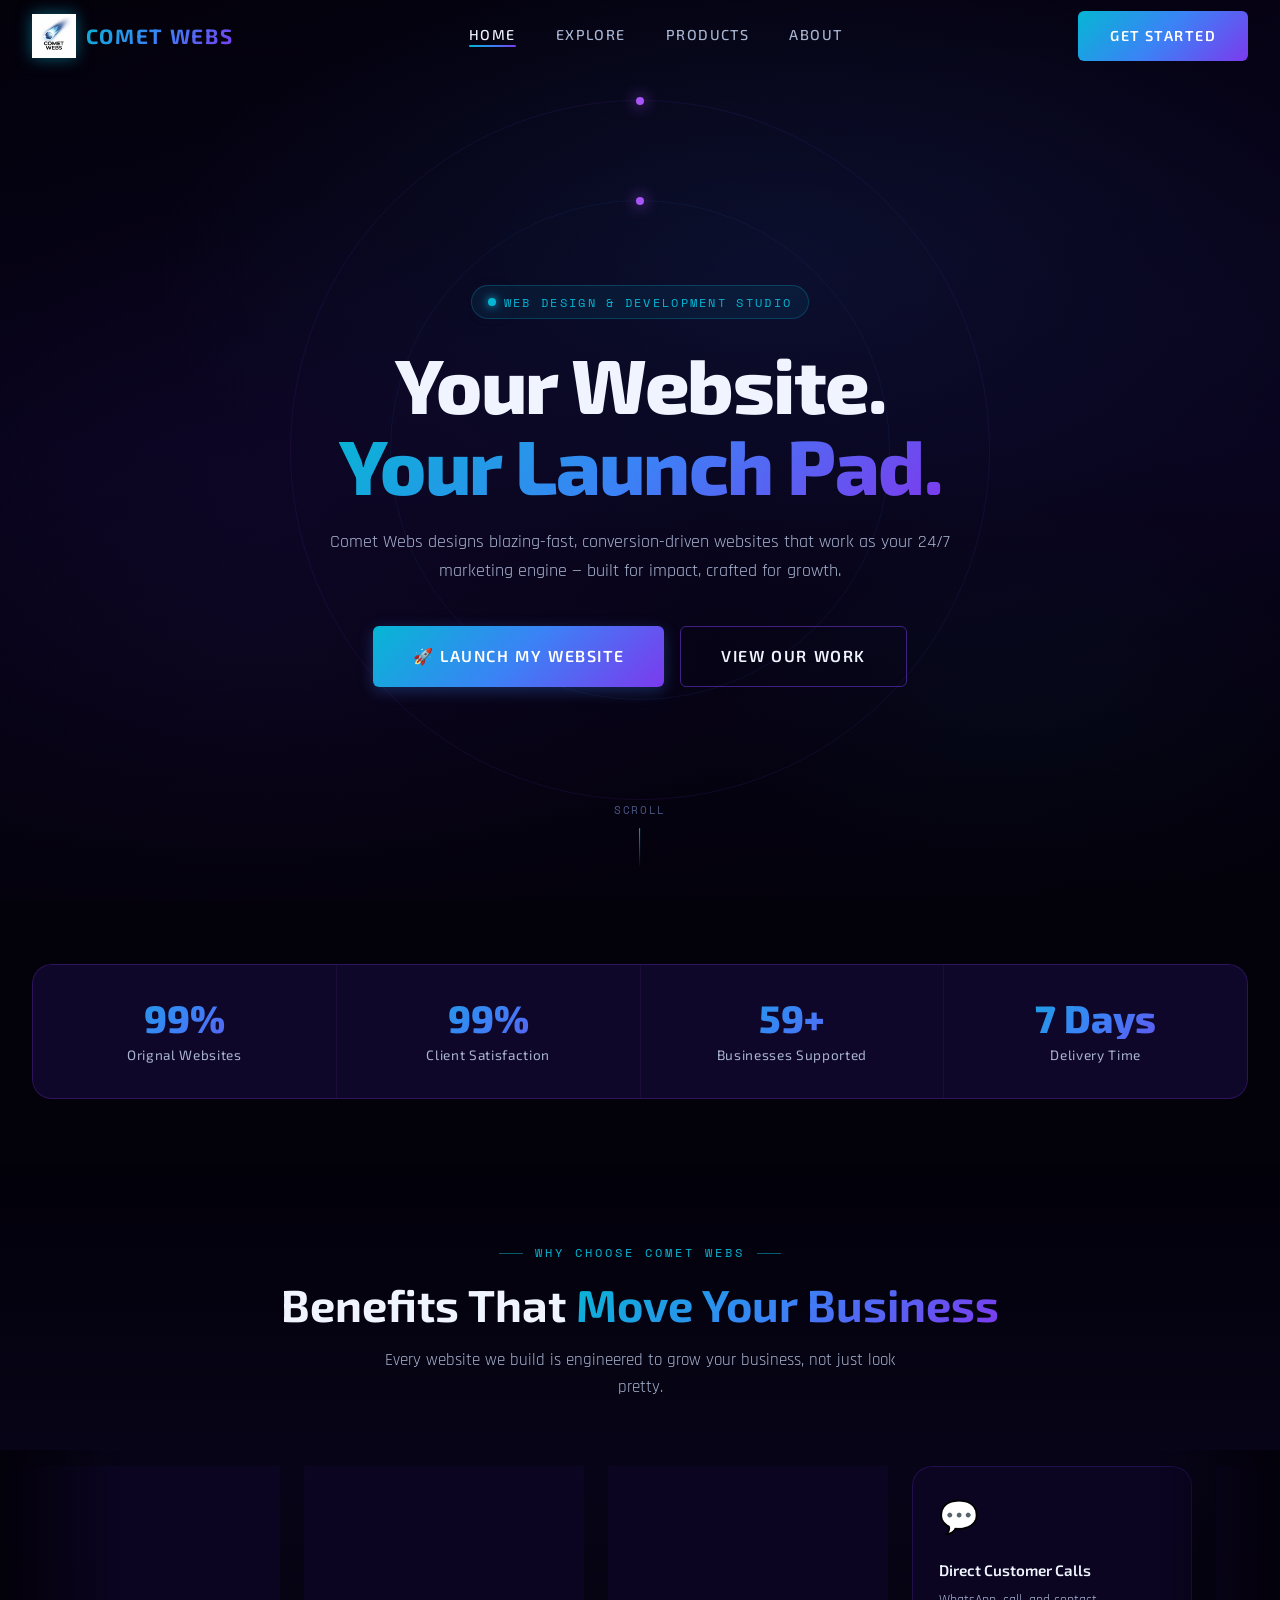
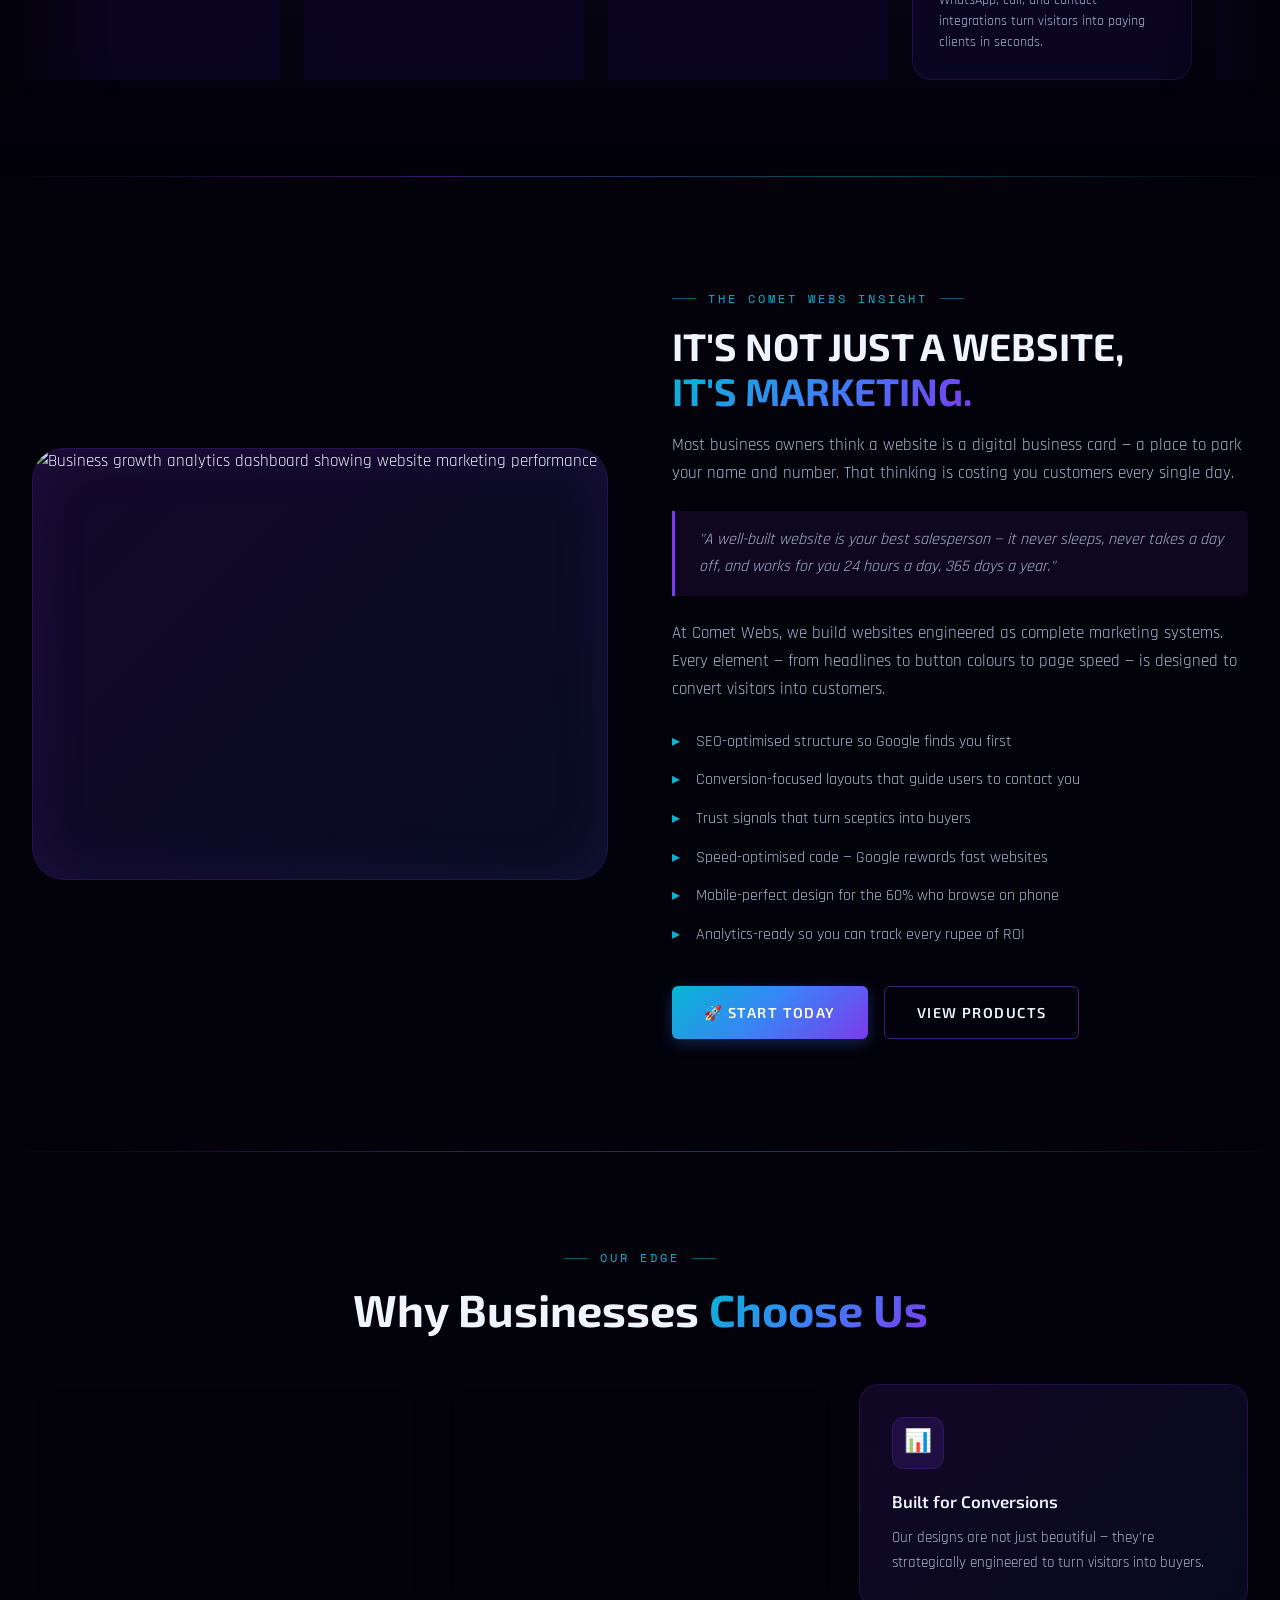
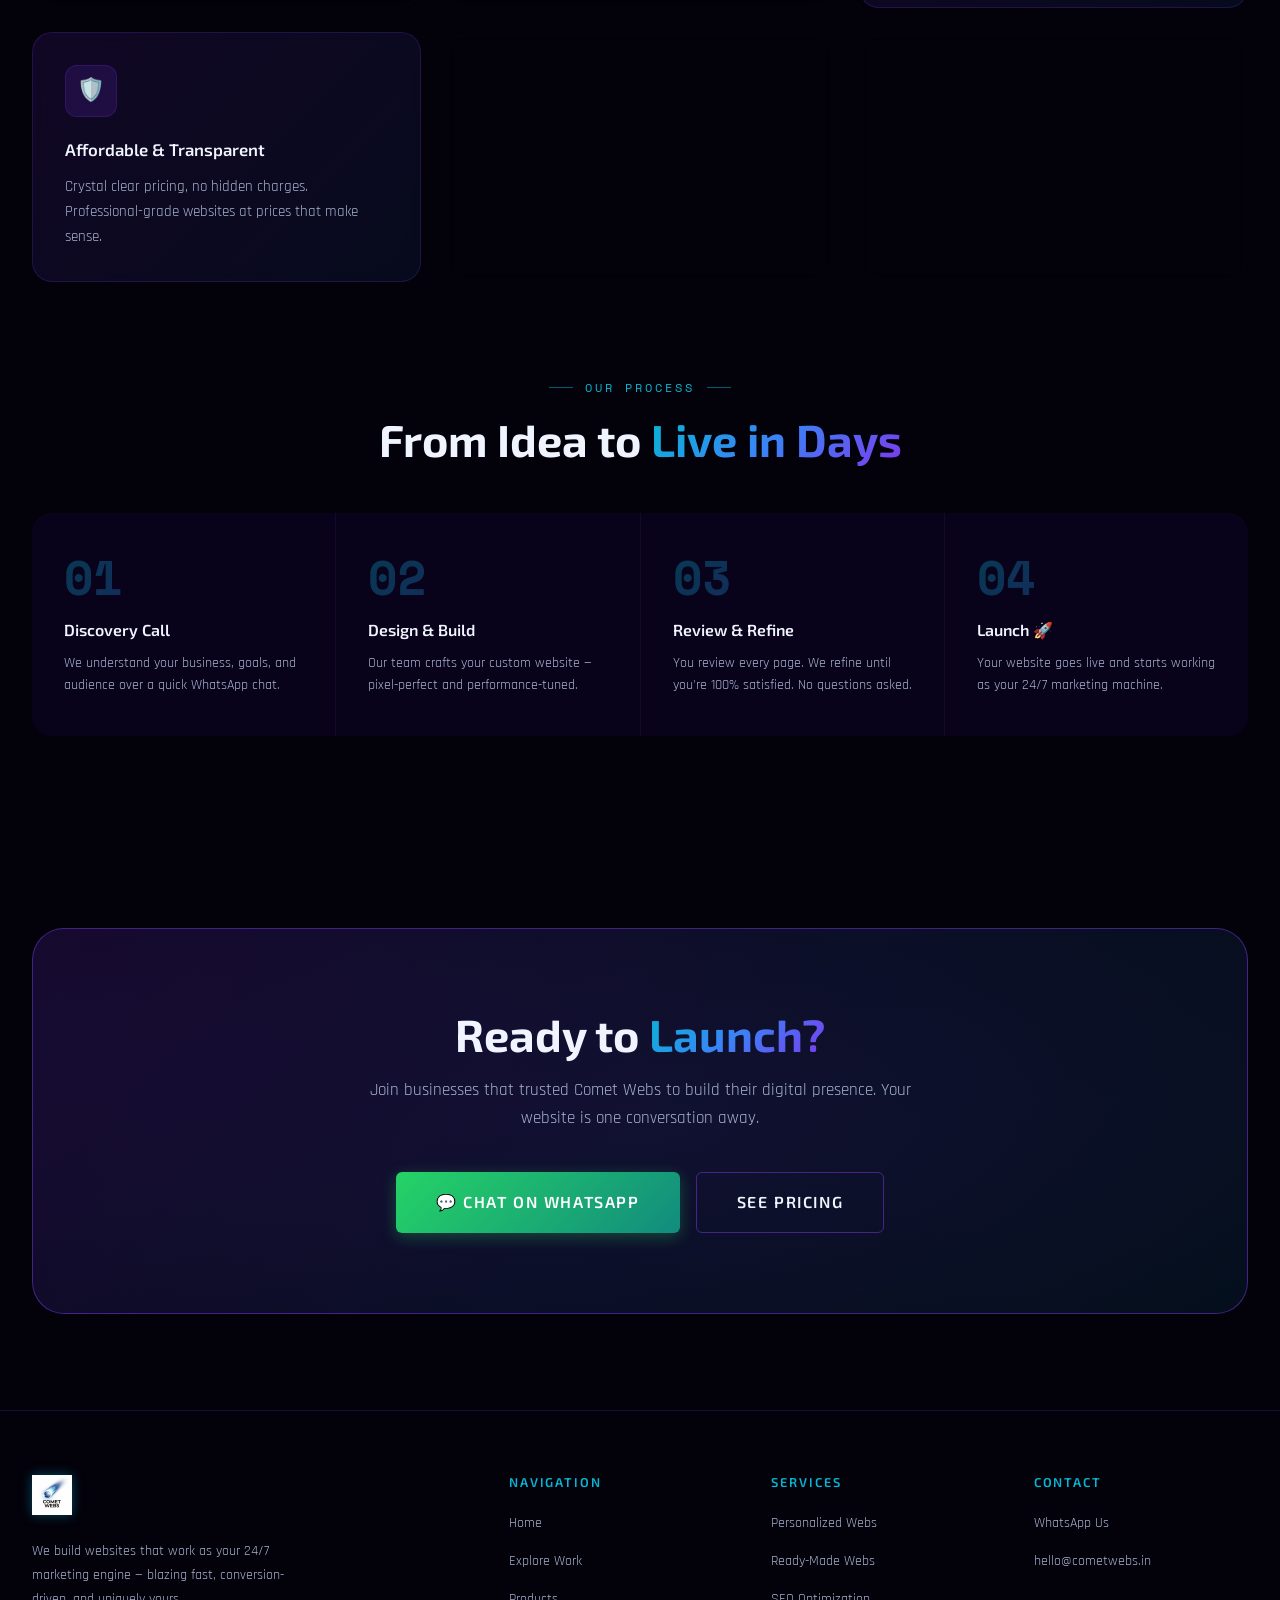
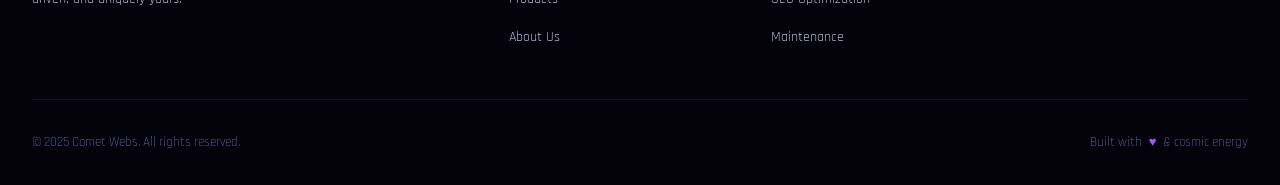
==== index.html @ e915cdf1 "Inserting code" ====
<!DOCTYPE html>
<html lang="en">
<head>
<meta name="google-site-verification" content="bI02-tuv36x5OBbS_DXR5e2eeuU6lot9iIcKuVcIhEo" />
  <meta charset="UTF-8" />
  <meta name="viewport" content="width=device-width, initial-scale=1.0" />
  <title>Comet Webs — Web Design Agency</title>
  <meta name="description" content="Comet Webs builds blazing-fast, stunning websites that market your business 24/7. Launch with the speed of a comet." />
  <link rel="stylesheet" href="styles.css" />
  <style>
    /* ── Home-specific styles ── */
    .video-placeholder {
      position: absolute;
      inset: 0;
      z-index: 0;
      overflow: hidden;
    }

    /* Animated gradient background simulating a space video */
    .video-placeholder__bg {
      width: 100%; height: 100%;
      background:
        radial-gradient(ellipse 80% 60% at 60% 30%, rgba(59,130,246,0.18) 0%, transparent 60%),
        radial-gradient(ellipse 60% 80% at 20% 70%, rgba(124,58,237,0.18) 0%, transparent 60%),
        radial-gradient(ellipse 40% 40% at 80% 80%, rgba(6,182,212,0.12) 0%, transparent 60%),
        linear-gradient(160deg, #03010a 0%, #07031a 40%, #0d0726 70%, #03010a 100%);
      animation: nebula-shift 15s ease-in-out infinite alternate;
    }

    @keyframes nebula-shift {
      0%   { filter: hue-rotate(0deg) brightness(1); }
      50%  { filter: hue-rotate(20deg) brightness(1.1); }
      100% { filter: hue-rotate(-10deg) brightness(0.95); }
    }

    /* Orbiting ring decoration */
    .hero-ring {
      position: absolute;
      width: 700px; height: 700px;
      border: 1px solid rgba(124,58,237,0.1);
      border-radius: 50%;
      top: 50%; left: 50%;
      transform: translate(-50%, -50%);
      animation: spin-slow 40s linear infinite;
      z-index: 1;
    }
    .hero-ring-2 {
      width: 500px; height: 500px;
      border-color: rgba(59,130,246,0.08);
      animation-duration: 28s;
      animation-direction: reverse;
    }
    .hero-ring::before {
      content: '';
      position: absolute;
      top: 0; left: 50%;
      transform: translateX(-50%);
      width: 8px; height: 8px;
      border-radius: 50%;
      background: var(--nebula-violet);
      box-shadow: 0 0 15px var(--nebula-violet);
      margin-top: -4px;
    }

    .hero-badge {
      display: inline-flex;
      align-items: center;
      gap: 0.5rem;
      padding: 0.4rem 1rem;
      background: rgba(6,182,212,0.08);
      border: 1px solid rgba(6,182,212,0.25);
      border-radius: 100px;
      font-family: var(--font-mono);
      font-size: 0.72rem;
      letter-spacing: 0.2em;
      text-transform: uppercase;
      color: var(--comet-cyan);
      margin-bottom: 1.5rem;
    }

    .hero__actions {
      display: flex;
      gap: 1rem;
      flex-wrap: wrap;
      justify-content: center;
      margin-top: 2.5rem;
    }

    .hero__scroll-hint {
      position: absolute;
      bottom: 2rem;
      left: 50%;
      transform: translateX(-50%);
      z-index: 5;
      display: flex;
      flex-direction: column;
      align-items: center;
      gap: 0.5rem;
      color: var(--star-faint);
      font-family: var(--font-mono);
      font-size: 0.68rem;
      letter-spacing: 0.15em;
      text-transform: uppercase;
      animation: float-up 2.5s ease-in-out infinite;
    }

    .hero__scroll-arrow {
      width: 1px;
      height: 40px;
      background: linear-gradient(180deg, var(--comet-cyan), transparent);
      border-radius: 1px;
    }

    /* ── Benefits marquee section ── */
    .marquee-section {
      padding: 5rem 0;
      background: linear-gradient(180deg, transparent, rgba(19,15,58,0.3), transparent);
    }

    .marquee-section__header {
      text-align: center;
      margin-bottom: 3rem;
    }

    /* ── Article section ── */
    .article-section {
      padding: 7rem 0;
    }

    .article-section .article-block__text h2 {
      font-size: clamp(1.7rem, 3vw, 2.5rem);
      margin-bottom: 1.2rem;
    }

    .article-highlight {
      background: rgba(124,58,237,0.1);
      border-left: 3px solid var(--nebula-purple);
      padding: 1rem 1.5rem;
      border-radius: 0 var(--radius-sm) var(--radius-sm) 0;
      margin: 1.5rem 0;
      color: var(--star-dim);
      font-style: italic;
      font-size: 1rem;
    }

    /* ── Why us section ── */
    .why-grid {
      display: grid;
      grid-template-columns: repeat(3, 1fr);
      gap: 1.5rem;
      margin-top: 3rem;
    }

    @media (max-width: 900px) {
      .why-grid { grid-template-columns: 1fr 1fr; }
    }
    @media (max-width: 600px) {
      .why-grid { grid-template-columns: 1fr; }
      .hero-ring, .hero-ring-2 { display: none; }
    }

    /* ── Process section ── */
    .process-steps {
      display: grid;
      grid-template-columns: repeat(4, 1fr);
      gap: 1px;
      background: rgba(124,58,237,0.15);
      border-radius: var(--radius-lg);
      overflow: hidden;
      margin-top: 3rem;
    }

    .process-step {
      background: rgba(7,3,26,0.9);
      padding: 2.5rem 2rem;
      position: relative;
      transition: background var(--t-med);
    }

    .process-step:hover {
      background: rgba(19,15,58,0.9);
    }

    .process-step__num {
      font-family: var(--font-mono);
      font-size: 3rem;
      font-weight: 700;
      line-height: 1;
      background: var(--grad-comet);
      -webkit-background-clip: text;
      -webkit-text-fill-color: transparent;
      background-clip: text;
      opacity: 0.3;
      margin-bottom: 1rem;
    }

    .process-step__title {
      font-family: var(--font-display);
      font-size: 1rem;
      font-weight: 600;
      margin-bottom: 0.5rem;
      color: var(--star-white);
    }

    .process-step__desc {
      color: var(--star-dim);
      font-size: 0.875rem;
      line-height: 1.6;
    }

    @media (max-width: 768px) {
      .process-steps { grid-template-columns: 1fr 1fr; }
    }
    @media (max-width: 480px) {
      .process-steps { grid-template-columns: 1fr; }
    }

    /* ── CTA Banner ── */
    .cta-banner {
      background: linear-gradient(135deg, rgba(124,58,237,0.15), rgba(59,130,246,0.1), rgba(6,182,212,0.08));
      border: var(--border-bright);
      border-radius: var(--radius-xl);
      padding: 5rem 3rem;
      text-align: center;
      position: relative;
      overflow: hidden;
    }

    .cta-banner::before {
      content: '';
      position: absolute;
      top: -50%; left: -50%;
      width: 200%; height: 200%;
      background: radial-gradient(ellipse, rgba(124,58,237,0.08) 0%, transparent 60%);
      animation: pulse-glow 8s ease-in-out infinite;
    }

    .cta-banner > * { position: relative; z-index: 1; }
    .cta-banner h2 { margin-bottom: 1rem; }
    .cta-banner p  { color: var(--star-dim); margin-bottom: 2.5rem; max-width: 560px; margin-left: auto; margin-right: auto; }
    .cta-banner__btns { display: flex; gap: 1rem; justify-content: center; flex-wrap: wrap; }
  </style>
</head>
<body>

<!-- Starfield -->
<canvas id="starfield-canvas"></canvas>

<!-- NAV -->
<nav class="nav">
  <div class="nav__inner">
    <a href="index.html" class="nav__logo">
      <img src="logo.jpeg" alt="Comet Webs Logo" />
      <span class="nav__logo-text">COMET WEBS</span>
    </a>
    <ul class="nav__links">
      <li><a href="index.html" class="active">Home</a></li>
      <li><a href="explore.html">Explore</a></li>
      <li><a href="products.html">Products</a></li>
      <li><a href="about.html">About</a></li>
    </ul>
    <a href="client.html" target="_blank" class="nav__cta btn">Get Started</a>
    <button class="nav__hamburger" aria-label="Toggle menu">
      <span></span><span></span><span></span>
    </button>
  </div>
</nav>

<!-- Mobile Menu -->
<div class="nav__mobile">
  <ul>
    <li><a href="index.html">Home</a></li>
    <li><a href="explore.html">Explore</a></li>
    <li><a href="products.html">Products</a></li>
    <li><a href="about.html">About</a></li>
  </ul>
  <a href="client.html" target="_blank" class="nav__cta btn">Get Started →</a>
</div>

<!-- ═══════════════════ HERO ═══════════════════ -->
<section class="video-hero">
  <!-- Simulated video background -->
  <div class="video-placeholder">
    <div class="video-placeholder__bg"></div>
  </div>
  <div class="video-hero__overlay"></div>

  <!-- Decorative rings -->
  <div class="hero-ring"></div>
  <div class="hero-ring hero-ring-2"></div>

  <div class="video-hero__content">
    <div class="hero-badge anim-fade-in">
      <span class="glow-dot"></span>
      Web Design &amp; Development Studio
    </div>

    <h1 class="h-display anim-fade-up delay-1">
      Your Website.<br/>
      <span class="text-gradient">Your Launch Pad.</span>
    </h1>

    <p class="anim-fade-up delay-2" style="max-width:620px; margin: 1.5rem auto 0; color: var(--star-dim); font-size: 1.1rem;">
      Comet Webs designs blazing-fast, conversion-driven websites that work as your 24/7 marketing engine — built for impact, crafted for growth.
    </p>

    <div class="hero__actions">
      <a href="client.html" target="_blank" class="btn btn--primary btn--lg anim-fade-up delay-3">
        🚀 Launch My Website
      </a>
      <a href="explore.html" class="btn btn--secondary btn--lg anim-fade-up delay-4">
        View Our Work
      </a>
    </div>
  </div>

  <div class="hero__scroll-hint">
    <span>scroll</span>
    <div class="hero__scroll-arrow"></div>
  </div>
</section>

<!-- ═══════════════════ STATS ═══════════════════ -->
<section class="section-pad" style="padding-top: 4rem; padding-bottom: 4rem;">
  <div class="container">
    <div class="stats-row reveal">
      <div class="stat-item">
        <div class="stat-item__value" data-count="100" data-suffix="%">0+</div>
        <div class="stat-item__label">Orignal Websites </div>
      </div>
      <div class="stat-item">
        <div class="stat-item__value" data-count="100" data-suffix="%">0%</div>
        <div class="stat-item__label">Client Satisfaction</div>
      </div>
      <div class="stat-item">
        <div class="stat-item__value" data-count="60" data-suffix="+">0x</div>
        <div class="stat-item__label">Businesses Supported</div>
      </div>
      <div class="stat-item">
        <div class="stat-item__value" data-count="7" data-suffix=" Days">0 Days</div>
        <div class="stat-item__label"> Delivery Time</div>
      </div>
    </div>
  </div>
</section>

<!-- ═══════════════════ FLOATING BENEFIT CARDS (MARQUEE) ═══════════════════ -->
<section class="marquee-section">
  <div class="container">
    <div class="marquee-section__header reveal">
      <div class="eyebrow eyebrow-center">Why Choose Comet Webs</div>
      <h2 class="h-section">Benefits That <span class="text-gradient">Move Your Business</span></h2>
      <p style="color: var(--star-dim); margin-top: 1rem; max-width: 520px; margin-left: auto; margin-right: auto;">
        Every website we build is engineered to grow your business, not just look pretty.
      </p>
    </div>
  </div>

  <!-- Marquee row 1 — right to left -->
  <div class="marquee-wrap" style="margin-top: 3rem;">
    <div class="marquee-track">
      <!-- Cards duplicated for seamless loop -->
      <div class="marquee-card">
        <span class="marquee-card__emoji">🌐</span>
        <div class="marquee-card__title">24/7 Online Presence</div>
        <div class="marquee-card__desc">Your website works around the clock attracting customers even while you sleep.</div>
      </div>
      <div class="marquee-card">
        <span class="marquee-card__emoji">📈</span>
        <div class="marquee-card__title">Boosts Credibility</div>
        <div class="marquee-card__desc">75% of customers judge a business's credibility by its website. Look professional instantly.</div>
      </div>
      <div class="marquee-card">
        <span class="marquee-card__emoji">🎯</span>
        <div class="marquee-card__title">Targeted Marketing</div>
        <div class="marquee-card__desc">Reach the exact audience that needs your service with SEO-optimised pages.</div>
      </div>
      <div class="marquee-card">
        <span class="marquee-card__emoji">💬</span>
        <div class="marquee-card__title">Direct Customer Calls</div>
        <div class="marquee-card__desc">WhatsApp, call, and contact integrations turn visitors into paying clients in seconds.</div>
      </div>
      <div class="marquee-card">
        <span class="marquee-card__emoji">📱</span>
        <div class="marquee-card__title">Mobile-First Design</div>
        <div class="marquee-card__desc">60%+ of web traffic is mobile. We ensure your site shines on every screen size.</div>
      </div>
      <div class="marquee-card">
        <span class="marquee-card__emoji">⚡</span>
        <div class="marquee-card__title">Lightning Speed</div>
        <div class="marquee-card__desc">Fast-loading pages reduce bounce rates and rank higher on Google — more visits, more revenue.</div>
      </div>
      <div class="marquee-card">
        <span class="marquee-card__emoji">🔍</span>
        <div class="marquee-card__title">SEO Built-In</div>
        <div class="marquee-card__desc">Every page structured for search engines so your customers find you before competitors.</div>
      </div>
      <div class="marquee-card">
        <span class="marquee-card__emoji">🏆</span>
        <div class="marquee-card__title">Stand Out Locally</div>
        <div class="marquee-card__desc">Dominate local search results and become the go-to business in your area.</div>
      </div>
      <!-- Duplicate for infinite loop -->
      <div class="marquee-card">
        <span class="marquee-card__emoji">🌐</span>
        <div class="marquee-card__title">24/7 Online Presence</div>
        <div class="marquee-card__desc">Your website works around the clock attracting customers even while you sleep.</div>
      </div>
      <div class="marquee-card">
        <span class="marquee-card__emoji">📈</span>
        <div class="marquee-card__title">Boosts Credibility</div>
        <div class="marquee-card__desc">75% of customers judge a business's credibility by its website. Look professional instantly.</div>
      </div>
      <div class="marquee-card">
        <span class="marquee-card__emoji">🎯</span>
        <div class="marquee-card__title">Targeted Marketing</div>
        <div class="marquee-card__desc">Reach the exact audience that needs your service with SEO-optimised pages.</div>
      </div>
      <div class="marquee-card">
        <span class="marquee-card__emoji">💬</span>
        <div class="marquee-card__title">Direct Customer Calls</div>
        <div class="marquee-card__desc">WhatsApp, call, and contact integrations turn visitors into paying clients in seconds.</div>
      </div>
      <div class="marquee-card">
        <span class="marquee-card__emoji">📱</span>
        <div class="marquee-card__title">Mobile-First Design</div>
        <div class="marquee-card__desc">60%+ of web traffic is mobile. We ensure your site shines on every screen size.</div>
      </div>
      <div class="marquee-card">
        <span class="marquee-card__emoji">⚡</span>
        <div class="marquee-card__title">Lightning Speed</div>
        <div class="marquee-card__desc">Fast-loading pages reduce bounce rates and rank higher on Google — more visits, more revenue.</div>
      </div>
      <div class="marquee-card">
        <span class="marquee-card__emoji">🔍</span>
        <div class="marquee-card__title">SEO Built-In</div>
        <div class="marquee-card__desc">Every page structured for search engines so your customers find you before competitors.</div>
      </div>
      <div class="marquee-card">
        <span class="marquee-card__emoji">🏆</span>
        <div class="marquee-card__title">Stand Out Locally</div>
        <div class="marquee-card__desc">Dominate local search results and become the go-to business in your area.</div>
      </div>
    </div>
  </div>
</section>

<div class="divider"></div>

<!-- ═══════════════════ ARTICLE: IT'S NOT JUST A WEBSITE ═══════════════════ -->
<section class="article-section">
  <div class="container">
    <div class="article-block">
      <div class="article-block__img-wrap reveal-left">
        <div class="article-block__img-overlay"></div>
        <img
          src="https://images.unsplash.com/photo-1460925895917-afdab827c52f?w=800&q=80"
          alt="Business growth analytics dashboard showing website marketing performance"
          style="
            width: 100%; height: 100%; min-height: 380px;
            object-fit: cover; object-position: center;
            display: block; border-radius: inherit;
          "
          loading="lazy"
        />
      </div>

      <div class="article-block__text reveal-right">
        <div class="eyebrow">The Comet Webs Insight</div>
        <h2 class="h-section">IT'S NOT JUST A WEBSITE,<br/><span class="text-gradient">IT'S MARKETING.</span></h2>

        <p>Most business owners think a website is a digital business card — a place to park your name and number. That thinking is costing you customers every single day.</p>

        <div class="article-highlight">
          "A well-built website is your best salesperson — it never sleeps, never takes a day off, and works for you 24 hours a day, 365 days a year."
        </div>

        <p>At Comet Webs, we build websites engineered as complete marketing systems. Every element — from headlines to button colours to page speed — is designed to convert visitors into customers.</p>

        <ul>
          <li>SEO-optimised structure so Google finds you first</li>
          <li>Conversion-focused layouts that guide users to contact you</li>
          <li>Trust signals that turn sceptics into buyers</li>
          <li>Speed-optimised code — Google rewards fast websites</li>
          <li>Mobile-perfect design for the 60% who browse on phone</li>
          <li>Analytics-ready so you can track every rupee of ROI</li>
        </ul>

        <div style="margin-top: 2rem; display: flex; gap: 1rem; flex-wrap: wrap;">
          <a href="client.html" target="_blank" class="btn btn--primary">🚀 Start Today</a>
          <a href="products.html" class="btn btn--secondary">View Products</a>
        </div>
      </div>
    </div>
  </div>
</section>

<div class="divider"></div>

<!-- ═══════════════════ WHY COMET WEBS ═══════════════════ -->
<section class="section-pad">
  <div class="container">
    <div class="text-center reveal">
      <div class="eyebrow eyebrow-center">Our Edge</div>
      <h2 class="h-section">Why Businesses <span class="text-gradient">Choose Us</span></h2>
    </div>

    <div class="why-grid">
      <div class="card reveal" data-delay="1">
        <div class="card__icon">⚡</div>
        <div class="card__title">Blazing Fast Delivery</div>
        <div class="card__body">Most projects delivered in 5–10 days. We move at the speed of your ambition, without cutting corners.</div>
      </div>
      <div class="card reveal" data-delay="2">
        <div class="card__icon">🎨</div>
        <div class="card__title">100% Custom Design</div>
        <div class="card__body">Every website is handcrafted to your brand — no templates, no copy-paste, no generic outputs.</div>
      </div>
      <div class="card reveal" data-delay="3">
        <div class="card__icon">📊</div>
        <div class="card__title">Built for Conversions</div>
        <div class="card__body">Our designs are not just beautiful — they're strategically engineered to turn visitors into buyers.</div>
      </div>
      <div class="card reveal" data-delay="1">
        <div class="card__icon">🛡️</div>
        <div class="card__title">Affordable & Transparent</div>
        <div class="card__body">Crystal clear pricing, no hidden charges. Professional-grade websites at prices that make sense.</div>
      </div>
      <div class="card reveal" data-delay="2">
        <div class="card__icon">💬</div>
        <div class="card__title">Direct Support via WhatsApp</div>
        <div class="card__body">Talk directly with your designer. No ticketing systems, no waiting — instant response on WhatsApp.</div>
      </div>
      <div class="card reveal" data-delay="3">
        <div class="card__icon">🔄</div>
        <div class="card__title">Post-Launch Support</div>
        <div class="card__body">We don't disappear after launch. Revisions, updates, and guidance included so your site stays sharp.</div>
      </div>
    </div>
  </div>
</section>

<!-- ═══════════════════ PROCESS ═══════════════════ -->
<section class="section-pad" style="padding-top: 0;">
  <div class="container">
    <div class="text-center reveal">
      <div class="eyebrow eyebrow-center">Our Process</div>
      <h2 class="h-section">From Idea to <span class="text-gradient">Live in Days</span></h2>
    </div>
    <div class="process-steps reveal" data-delay="1">
      <div class="process-step">
        <div class="process-step__num">01</div>
        <div class="process-step__title">Discovery Call</div>
        <div class="process-step__desc">We understand your business, goals, and audience over a quick WhatsApp chat.</div>
      </div>
      <div class="process-step">
        <div class="process-step__num">02</div>
        <div class="process-step__title">Design & Build</div>
        <div class="process-step__desc">Our team crafts your custom website — pixel-perfect and performance-tuned.</div>
      </div>
      <div class="process-step">
        <div class="process-step__num">03</div>
        <div class="process-step__title">Review & Refine</div>
        <div class="process-step__desc">You review every page. We refine until you're 100% satisfied. No questions asked.</div>
      </div>
      <div class="process-step">
        <div class="process-step__num">04</div>
        <div class="process-step__title">Launch 🚀</div>
        <div class="process-step__desc">Your website goes live and starts working as your 24/7 marketing machine.</div>
      </div>
    </div>
  </div>
</section>

<!-- ═══════════════════ CTA BANNER ═══════════════════ -->
<section class="section-pad">
  <div class="container">
    <div class="cta-banner reveal">
      <h2 class="h-section">Ready to <span class="text-gradient">Launch?</span></h2>
      <p>Join businesses that trusted Comet Webs to build their digital presence. Your website is one conversation away.</p>
      <div class="cta-banner__btns">
        <a href="client.html" target="_blank" class="btn btn--whatsapp btn--lg">
          💬 Chat on WhatsApp
        </a>
        <a href="products.html" class="btn btn--secondary btn--lg">See Pricing</a>
      </div>
    </div>
  </div>
</section>

<!-- ═══════════════════ FOOTER ═══════════════════ -->
<footer>
  <div class="container">
    <div class="footer__grid">
      <div class="footer__brand">
        <img src="logo.jpeg" alt="Comet Webs" />
        <p>We build websites that work as your 24/7 marketing engine — blazing fast, conversion-driven, and uniquely yours.</p>
       
      </div>
      <div class="footer__col">
        <h4>Navigation</h4>
        <ul>
          <li><a href="index.html">Home</a></li>
          <li><a href="explore.html">Explore Work</a></li>
          <li><a href="products.html">Products</a></li>
          <li><a href="about.html">About Us</a></li>
        </ul>
      </div>
      <div class="footer__col">
        <h4>Services</h4>
        <ul>
          <li><a href="products.html">Personalized Webs</a></li>
          <li><a href="products.html">Ready-Made Webs</a></li>
          <li><a href="client.html" target="_blank">SEO Optimization</a></li>
          <li><a href="client.html" target="_blank">Maintenance</a></li>
        </ul>
      </div>
      <div class="footer__col">
        <h4>Contact</h4>
        <ul>
          <li><a href="client.html" target="_blank">WhatsApp Us</a></li>
          <li><a href="mailto:hello@cometwebs.in">hello@cometwebs.in</a></li>
        </ul>
      </div>
    </div>
    <div class="footer__bottom">
      <span>© 2025 Comet Webs. All rights reserved.</span>
      <span style="display:flex; align-items:center; gap: 0.4rem;">
        Built with <span style="color: var(--nebula-violet);">♥</span> &amp; cosmic energy
      </span>
    </div>
  </div>
</footer>

<script src="main.js"></script>
</body>
</html>
---- styles.css ----
/* ============================================================
   COMET WEBS — Universal Stylesheet
   Theme: Deep Space | Font: Geometric Sans | Motion: Cosmic
   ============================================================ */

@import url('https://fonts.googleapis.com/css2?family=Exo+2:ital,wght@0,100..900;1,100..900&family=Rajdhani:wght@300;400;500;600;700&family=Space+Mono:ital,wght@0,400;0,700;1,400&display=swap');

/* ── CSS Variables ─────────────────────────────────────────── */
:root {
  /* Core Palette */
  --space-void:     #03010a;
  --space-deep:     #07031a;
  --space-dark:     #0d0726;
  --space-mid:      #130f3a;
  --space-surface:  #1a1450;

  /* Accent Spectrum */
  --nebula-purple:  #7c3aed;
  --nebula-violet:  #a855f7;
  --comet-blue:     #3b82f6;
  --comet-cyan:     #06b6d4;
  --comet-light:    #7dd3fc;
  --star-white:     #f0f4ff;
  --star-dim:       #a8b4d0;
  --star-faint:     #4a5580;

  /* Gradients */
  --grad-comet:     linear-gradient(135deg, var(--comet-cyan), var(--comet-blue), var(--nebula-purple));
  --grad-nebula:    linear-gradient(135deg, var(--nebula-purple), var(--nebula-violet), var(--comet-blue));
  --grad-dark:      linear-gradient(180deg, var(--space-void) 0%, var(--space-deep) 50%, var(--space-dark) 100%);
  --grad-card:      linear-gradient(135deg, rgba(124,58,237,0.12), rgba(59,130,246,0.08));
  --grad-glow-blue: radial-gradient(ellipse, rgba(59,130,246,0.3) 0%, transparent 70%);
  --grad-glow-purple: radial-gradient(ellipse, rgba(124,58,237,0.25) 0%, transparent 70%);

  /* Typography */
  --font-display:   'Exo 2', sans-serif;
  --font-body:      'Rajdhani', sans-serif;
  --font-mono:      'Space Mono', monospace;

  /* Sizing */
  --nav-h:          72px;
  --max-w:          1280px;
  --radius-sm:      6px;
  --radius-md:      12px;
  --radius-lg:      20px;
  --radius-xl:      32px;

  /* Borders & Glow */
  --border-dim:     1px solid rgba(124,58,237,0.2);
  --border-bright:  1px solid rgba(124,58,237,0.5);
  --glow-purple:    0 0 20px rgba(124,58,237,0.4), 0 0 60px rgba(124,58,237,0.15);
  --glow-blue:      0 0 20px rgba(59,130,246,0.4), 0 0 60px rgba(59,130,246,0.15);
  --glow-cyan:      0 0 20px rgba(6,182,212,0.4), 0 0 60px rgba(6,182,212,0.15);
  --shadow-card:    0 8px 32px rgba(0,0,0,0.5), 0 0 0 1px rgba(124,58,237,0.15);

  /* Transitions */
  --ease-smooth:    cubic-bezier(0.25, 0.46, 0.45, 0.94);
  --ease-bounce:    cubic-bezier(0.34, 1.56, 0.64, 1);
  --ease-sharp:     cubic-bezier(0.76, 0, 0.24, 1);
  --t-fast:         0.18s;
  --t-med:          0.35s;
  --t-slow:         0.6s;
}

/* ── Reset & Base ───────────────────────────────────────────── */
*, *::before, *::after {
  box-sizing: border-box;
  margin: 0;
  padding: 0;
}

html {
  scroll-behavior: smooth;
  font-size: 16px;
  -webkit-font-smoothing: antialiased;
  -moz-osx-font-smoothing: grayscale;
}

body {
  background: var(--space-void);
  color: var(--star-white);
  font-family: var(--font-body);
  font-size: 1.05rem;
  line-height: 1.65;
  overflow-x: hidden;
  min-height: 100vh;
}

/* Scrollbar */
::-webkit-scrollbar { width: 6px; }
::-webkit-scrollbar-track { background: var(--space-void); }
::-webkit-scrollbar-thumb {
  background: var(--nebula-purple);
  border-radius: 3px;
}

/* ── Canvas Layer ───────────────────────────────────────────── */
#starfield-canvas {
  position: fixed;
  top: 0; left: 0;
  width: 100%; height: 100%;
  pointer-events: none;
  z-index: 0;
}

/* ── Navigation ─────────────────────────────────────────────── */
.nav {
  position: fixed;
  top: 0; left: 0; right: 0;
  height: var(--nav-h);
  z-index: 1000;
  display: flex;
  align-items: center;
  padding: 0 2rem;
  transition: background var(--t-med) var(--ease-smooth),
              backdrop-filter var(--t-med) var(--ease-smooth),
              box-shadow var(--t-med) var(--ease-smooth);
}

.nav.scrolled {
  background: rgba(3,1,10,0.85);
  backdrop-filter: blur(20px);
  -webkit-backdrop-filter: blur(20px);
  box-shadow: 0 1px 0 rgba(124,58,237,0.3);
}

.nav__inner {
  max-width: var(--max-w);
  width: 100%;
  margin: 0 auto;
  display: flex;
  align-items: center;
  justify-content: space-between;
}

.nav__logo {
  display: flex;
  align-items: center;
  gap: 0.6rem;
  text-decoration: none;
}

.nav__logo img {
  height: 44px;
  width: auto;
  filter: drop-shadow(0 0 8px rgba(6,182,212,0.5));
}

.nav__logo-text {
  font-family: var(--font-display);
  font-weight: 700;
  font-size: 1.3rem;
  letter-spacing: 0.08em;
  background: var(--grad-comet);
  -webkit-background-clip: text;
  -webkit-text-fill-color: transparent;
  background-clip: text;
}

.nav__links {
  display: flex;
  align-items: center;
  gap: 2.5rem;
  list-style: none;
}

.nav__links a {
  font-family: var(--font-display);
  font-weight: 500;
  font-size: 0.9rem;
  letter-spacing: 0.1em;
  text-transform: uppercase;
  color: var(--star-dim);
  text-decoration: none;
  position: relative;
  transition: color var(--t-fast);
}

.nav__links a::after {
  content: '';
  position: absolute;
  bottom: -4px;
  left: 0; right: 0;
  height: 2px;
  background: var(--grad-comet);
  border-radius: 1px;
  transform: scaleX(0);
  transition: transform var(--t-med) var(--ease-bounce);
  transform-origin: left;
}

.nav__links a:hover,
.nav__links a.active {
  color: var(--star-white);
}

.nav__links a:hover::after,
.nav__links a.active::after {
  transform: scaleX(1);
}

.nav__cta {
  font-family: var(--font-display);
  font-size: 0.85rem;
  font-weight: 600;
  letter-spacing: 0.12em;
  text-transform: uppercase;
  padding: 0.55rem 1.4rem;
  background: var(--grad-comet);
  color: white;
  border: none;
  border-radius: var(--radius-sm);
  text-decoration: none;
  cursor: pointer;
  position: relative;
  overflow: hidden;
  transition: transform var(--t-fast), box-shadow var(--t-fast);
}

.nav__cta::before {
  content: '';
  position: absolute;
  inset: 0;
  background: rgba(255,255,255,0.15);
  opacity: 0;
  transition: opacity var(--t-fast);
}

.nav__cta:hover {
  transform: translateY(-1px);
  box-shadow: var(--glow-blue);
}

.nav__cta:hover::before { opacity: 1; }

/* Hamburger */
.nav__hamburger {
  display: none;
  flex-direction: column;
  gap: 5px;
  cursor: pointer;
  padding: 4px;
  background: none;
  border: none;
}

.nav__hamburger span {
  display: block;
  width: 26px;
  height: 2px;
  background: var(--star-white);
  border-radius: 1px;
  transition: transform var(--t-med) var(--ease-sharp),
              opacity var(--t-fast),
              background var(--t-fast);
}

.nav__hamburger.open span:nth-child(1) {
  transform: translateY(7px) rotate(45deg);
}
.nav__hamburger.open span:nth-child(2) {
  opacity: 0;
  transform: scaleX(0);
}
.nav__hamburger.open span:nth-child(3) {
  transform: translateY(-7px) rotate(-45deg);
}

/* Mobile Menu */
.nav__mobile {
  display: none;
  position: fixed;
  top: var(--nav-h);
  left: 0; right: 0;
  background: rgba(3,1,10,0.97);
  backdrop-filter: blur(20px);
  -webkit-backdrop-filter: blur(20px);
  padding: 2rem;
  z-index: 999;
  border-bottom: var(--border-bright);
  transform: translateY(-20px);
  opacity: 0;
  transition: transform var(--t-med) var(--ease-smooth),
              opacity var(--t-med) var(--ease-smooth);
  pointer-events: none;
}

.nav__mobile.open {
  transform: translateY(0);
  opacity: 1;
  pointer-events: auto;
}

.nav__mobile ul {
  list-style: none;
  display: flex;
  flex-direction: column;
  gap: 0;
}

.nav__mobile ul li a {
  display: block;
  font-family: var(--font-display);
  font-weight: 500;
  font-size: 1.1rem;
  letter-spacing: 0.08em;
  text-transform: uppercase;
  color: var(--star-dim);
  text-decoration: none;
  padding: 1rem 0;
  border-bottom: 1px solid rgba(124,58,237,0.1);
  transition: color var(--t-fast), padding-left var(--t-fast);
}

.nav__mobile ul li a:hover {
  color: var(--comet-cyan);
  padding-left: 0.5rem;
}

.nav__mobile .nav__cta {
  display: block;
  text-align: center;
  margin-top: 1.5rem;
}

/* ── Buttons ────────────────────────────────────────────────── */
.btn {
  display: inline-flex;
  align-items: center;
  gap: 0.5rem;
  font-family: var(--font-display);
  font-weight: 600;
  font-size: 0.9rem;
  letter-spacing: 0.1em;
  text-transform: uppercase;
  text-decoration: none;
  border: none;
  border-radius: var(--radius-sm);
  cursor: pointer;
  padding: 0.85rem 2rem;
  position: relative;
  overflow: hidden;
  transition: transform var(--t-fast) var(--ease-bounce),
              box-shadow var(--t-fast);
  white-space: nowrap;
}

.btn::after {
  content: '';
  position: absolute;
  inset: 0;
  background: rgba(255,255,255,0.1);
  opacity: 0;
  transition: opacity var(--t-fast);
}

.btn:hover { transform: translateY(-2px); }
.btn:hover::after { opacity: 1; }
.btn:active { transform: translateY(0); }

.btn--primary {
  background: var(--grad-comet);
  color: white;
  box-shadow: 0 4px 15px rgba(59,130,246,0.3);
}
.btn--primary:hover {
  box-shadow: var(--glow-blue);
}

.btn--secondary {
  background: transparent;
  color: var(--star-white);
  border: var(--border-bright);
}
.btn--secondary:hover {
  background: rgba(124,58,237,0.1);
  border-color: var(--nebula-violet);
  box-shadow: var(--glow-purple);
}

.btn--ghost {
  background: rgba(255,255,255,0.05);
  color: var(--comet-cyan);
  border: 1px solid rgba(6,182,212,0.3);
}
.btn--ghost:hover {
  background: rgba(6,182,212,0.1);
  box-shadow: var(--glow-cyan);
}

.btn--whatsapp {
  background: linear-gradient(135deg, #25D366, #128C7E);
  color: white;
  box-shadow: 0 4px 15px rgba(37,211,102,0.3);
}
.btn--whatsapp:hover {
  box-shadow: 0 0 20px rgba(37,211,102,0.5), 0 0 60px rgba(37,211,102,0.2);
}

.btn--disabled {
  background: rgba(255,255,255,0.05);
  color: var(--star-faint);
  border: 1px solid rgba(255,255,255,0.08);
  cursor: not-allowed;
}
.btn--disabled:hover { transform: none; box-shadow: none; }
.btn--disabled::after { display: none; }

.btn--lg { padding: 1rem 2.5rem; font-size: 1rem; }
.btn--sm { padding: 0.5rem 1.2rem; font-size: 0.8rem; }

/* ── Sections & Layout ─────────────────────────────────────── */
.container {
  max-width: var(--max-w);
  margin: 0 auto;
  padding: 0 2rem;
  position: relative;
  z-index: 2;
}

section {
  position: relative;
  z-index: 2;
}

.section-pad {
  padding: 6rem 0;
}

.section-pad--lg {
  padding: 8rem 0;
}

/* ── Typography ─────────────────────────────────────────────── */
h1, h2, h3, h4 {
  font-family: var(--font-display);
  line-height: 1.15;
  font-weight: 700;
}

.h-display {
  font-size: clamp(2.8rem, 6vw, 5.5rem);
  font-weight: 800;
  letter-spacing: -0.02em;
  line-height: 1.05;
}

.h-hero {
  font-size: clamp(2.2rem, 5vw, 4.2rem);
  font-weight: 700;
  letter-spacing: -0.01em;
}

.h-section {
  font-size: clamp(1.8rem, 3.5vw, 2.8rem);
  font-weight: 700;
}

.h-card {
  font-size: 1.1rem;
  font-weight: 600;
  letter-spacing: 0.02em;
}

.text-gradient {
  background: var(--grad-comet);
  -webkit-background-clip: text;
  -webkit-text-fill-color: transparent;
  background-clip: text;
}

.text-gradient-nebula {
  background: var(--grad-nebula);
  -webkit-background-clip: text;
  -webkit-text-fill-color: transparent;
  background-clip: text;
}

.text-dim { color: var(--star-dim); }
.text-faint { color: var(--star-faint); }
.text-cyan { color: var(--comet-cyan); }
.text-center { text-align: center; }

.eyebrow {
  font-family: var(--font-mono);
  font-size: 0.75rem;
  letter-spacing: 0.25em;
  text-transform: uppercase;
  color: var(--comet-cyan);
  display: flex;
  align-items: center;
  gap: 0.75rem;
  margin-bottom: 1rem;
}

.eyebrow::before, .eyebrow::after {
  content: '';
  flex: 0 0 24px;
  height: 1px;
  background: var(--comet-cyan);
  opacity: 0.5;
}

.eyebrow-center { justify-content: center; }

/* ── Cards ──────────────────────────────────────────────────── */
.card {
  background: var(--grad-card);
  border: var(--border-dim);
  border-radius: var(--radius-lg);
  padding: 2rem;
  position: relative;
  overflow: hidden;
  transition: transform var(--t-med) var(--ease-bounce),
              border-color var(--t-med),
              box-shadow var(--t-med);
  backdrop-filter: blur(10px);
  -webkit-backdrop-filter: blur(10px);
}

.card::before {
  content: '';
  position: absolute;
  top: 0; left: 0; right: 0;
  height: 1px;
  background: linear-gradient(90deg, transparent, rgba(124,58,237,0.6), rgba(6,182,212,0.6), transparent);
  opacity: 0;
  transition: opacity var(--t-med);
}

.card:hover {
  transform: translateY(-6px);
  border-color: rgba(124,58,237,0.45);
  box-shadow: var(--shadow-card), var(--glow-purple);
}

.card:hover::before { opacity: 1; }

.card__icon {
  width: 52px;
  height: 52px;
  border-radius: var(--radius-md);
  background: rgba(124,58,237,0.15);
  border: var(--border-dim);
  display: flex;
  align-items: center;
  justify-content: center;
  font-size: 1.4rem;
  margin-bottom: 1.2rem;
  transition: background var(--t-med), box-shadow var(--t-med);
}

.card:hover .card__icon {
  background: rgba(124,58,237,0.25);
  box-shadow: var(--glow-purple);
}

.card__title {
  font-family: var(--font-display);
  font-size: 1.05rem;
  font-weight: 600;
  color: var(--star-white);
  margin-bottom: 0.6rem;
}

.card__body {
  color: var(--star-dim);
  font-size: 0.95rem;
  line-height: 1.65;
}

/* ── Marquee (Floating Cards) ───────────────────────────────── */
.marquee-wrap {
  overflow: hidden;
  position: relative;
  width: 100%;
  padding: 1rem 0;
}

.marquee-wrap::before,
.marquee-wrap::after {
  content: '';
  position: absolute;
  top: 0; bottom: 0;
  width: 120px;
  z-index: 3;
  pointer-events: none;
}

.marquee-wrap::before {
  left: 0;
  background: linear-gradient(to right, var(--space-void), transparent);
}

.marquee-wrap::after {
  right: 0;
  background: linear-gradient(to left, var(--space-void), transparent);
}

.marquee-track {
  display: flex;
  gap: 1.5rem;
  width: max-content;
  animation: marquee-rtl 30s linear infinite;
}

.marquee-track:hover { animation-play-state: paused; }

@keyframes marquee-rtl {
  from { transform: translateX(0); }
  to   { transform: translateX(-50%); }
}

.marquee-card {
  flex: 0 0 280px;
  background: rgba(13,7,38,0.8);
  border: var(--border-dim);
  border-radius: var(--radius-lg);
  padding: 1.6rem;
  backdrop-filter: blur(10px);
  -webkit-backdrop-filter: blur(10px);
  position: relative;
  overflow: hidden;
  transition: border-color var(--t-med), box-shadow var(--t-med);
}

.marquee-card:hover {
  border-color: rgba(124,58,237,0.5);
  box-shadow: var(--shadow-card);
}

.marquee-card__emoji {
  font-size: 2rem;
  margin-bottom: 0.8rem;
  display: block;
}

.marquee-card__title {
  font-family: var(--font-display);
  font-size: 0.95rem;
  font-weight: 600;
  color: var(--star-white);
  margin-bottom: 0.4rem;
}

.marquee-card__desc {
  color: var(--star-dim);
  font-size: 0.85rem;
  line-height: 1.55;
}

/* ── Hero ───────────────────────────────────────────────────── */
.hero {
  min-height: 100vh;
  display: flex;
  align-items: center;
  justify-content: center;
  position: relative;
  z-index: 2;
  padding-top: var(--nav-h);
}

.hero__bg-glow {
  position: absolute;
  inset: 0;
  pointer-events: none;
}

.hero__glow-1 {
  position: absolute;
  top: 20%;
  left: 20%;
  width: 500px;
  height: 500px;
  background: radial-gradient(circle, rgba(124,58,237,0.15) 0%, transparent 70%);
  animation: pulse-glow 6s ease-in-out infinite;
}

.hero__glow-2 {
  position: absolute;
  top: 40%;
  right: 15%;
  width: 400px;
  height: 400px;
  background: radial-gradient(circle, rgba(59,130,246,0.12) 0%, transparent 70%);
  animation: pulse-glow 8s ease-in-out infinite 2s;
}

@keyframes pulse-glow {
  0%, 100% { opacity: 1; transform: scale(1); }
  50%       { opacity: 0.6; transform: scale(1.15); }
}

/* ── Video Hero ──────────────────────────────────────────────── */
.video-hero {
  position: relative;
  min-height: 100vh;
  display: flex;
  align-items: center;
  justify-content: center;
  overflow: hidden;
  padding-top: var(--nav-h);
}

.video-hero__video {
  position: absolute;
  inset: 0;
  width: 100%;
  height: 100%;
  object-fit: cover;
  z-index: 0;
  opacity: 0.35;
}

.video-hero__overlay {
  position: absolute;
  inset: 0;
  background: linear-gradient(
    180deg,
    rgba(3,1,10,0.3) 0%,
    rgba(7,3,26,0.55) 50%,
    rgba(3,1,10,0.9) 100%
  );
  z-index: 1;
}

.video-hero__content {
  position: relative;
  z-index: 2;
  text-align: center;
  padding: 2rem;
  max-width: 900px;
}

/* ── Image Hero ──────────────────────────────────────────────── */
.img-hero {
  position: relative;
  height: 70vh;
  min-height: 500px;
  display: flex;
  align-items: center;
  justify-content: center;
  overflow: hidden;
  padding-top: var(--nav-h);
}

.img-hero__img {
  position: absolute;
  inset: 0;
  width: 100%;
  height: 100%;
  object-fit: cover;
  z-index: 0;
  opacity: 0.3;
}

.img-hero__overlay {
  position: absolute;
  inset: 0;
  background: linear-gradient(
    135deg,
    rgba(3,1,10,0.7),
    rgba(19,15,58,0.5),
    rgba(3,1,10,0.8)
  );
  z-index: 1;
}

.img-hero__content {
  position: relative;
  z-index: 2;
  text-align: center;
  padding: 2rem;
}

/* ── Article Block ──────────────────────────────────────────── */
.article-block {
  display: grid;
  grid-template-columns: 1fr 1fr;
  gap: 4rem;
  align-items: center;
}

.article-block--reverse {
  direction: rtl;
}

.article-block--reverse > * {
  direction: ltr;
}

.article-block__img-wrap {
  position: relative;
  border-radius: var(--radius-xl);
  overflow: hidden;
  aspect-ratio: 4/3;
}

.article-block__img-wrap::after {
  content: '';
  position: absolute;
  inset: 0;
  border-radius: var(--radius-xl);
  border: var(--border-dim);
  pointer-events: none;
  box-shadow: inset 0 0 60px rgba(124,58,237,0.1);
}

.article-block__img {
  width: 100%;
  height: 100%;
  object-fit: cover;
  transition: transform var(--t-slow) var(--ease-smooth);
}

.article-block__img-wrap:hover .article-block__img {
  transform: scale(1.04);
}

.article-block__img-overlay {
  position: absolute;
  inset: 0;
  background: linear-gradient(135deg, rgba(124,58,237,0.15), rgba(59,130,246,0.1));
  mix-blend-mode: overlay;
}

.article-block__text h2 {
  margin-bottom: 1.2rem;
}

.article-block__text p {
  color: var(--star-dim);
  margin-bottom: 1rem;
  font-size: 1.05rem;
}

.article-block__text ul {
  list-style: none;
  margin: 1.2rem 0;
}

.article-block__text ul li {
  color: var(--star-dim);
  padding: 0.4rem 0;
  padding-left: 1.5rem;
  position: relative;
  font-size: 0.98rem;
}

.article-block__text ul li::before {
  content: '▸';
  position: absolute;
  left: 0;
  color: var(--comet-cyan);
}

/* ── Product Cards ──────────────────────────────────────────── */
.product-card {
  display: grid;
  grid-template-columns: 1.2fr 1fr;
  gap: 0;
  border-radius: var(--radius-xl);
  overflow: hidden;
  background: rgba(13,7,38,0.7);
  border: var(--border-dim);
  margin-bottom: 2.5rem;
  transition: transform var(--t-med) var(--ease-bounce),
              box-shadow var(--t-med),
              border-color var(--t-med);
  backdrop-filter: blur(10px);
  -webkit-backdrop-filter: blur(10px);
}

.product-card:hover {
  transform: translateY(-4px);
  border-color: rgba(124,58,237,0.45);
  box-shadow: var(--shadow-card), 0 20px 80px rgba(124,58,237,0.1);
}

.product-card__img-side {
  position: relative;
  overflow: hidden;
  min-height: 420px;
}

.product-card__img {
  width: 100%;
  height: 100%;
  object-fit: cover;
  transition: transform var(--t-slow) var(--ease-smooth);
}

.product-card:hover .product-card__img {
  transform: scale(1.04);
}

.product-card__img-overlay {
  position: absolute;
  inset: 0;
  background: linear-gradient(90deg, transparent 60%, rgba(13,7,38,0.7) 100%);
}

.product-card__content {
  padding: 3rem 2.5rem;
  display: flex;
  flex-direction: column;
  justify-content: center;
  gap: 1.2rem;
}

.product-card__tag {
  font-family: var(--font-mono);
  font-size: 0.7rem;
  letter-spacing: 0.2em;
  text-transform: uppercase;
  color: var(--comet-cyan);
  background: rgba(6,182,212,0.1);
  border: 1px solid rgba(6,182,212,0.25);
  padding: 0.25rem 0.75rem;
  border-radius: 100px;
  display: inline-block;
  width: fit-content;
}

.product-card__title {
  font-family: var(--font-display);
  font-size: 1.8rem;
  font-weight: 700;
  line-height: 1.2;
}

.product-card__desc {
  color: var(--star-dim);
  font-size: 0.95rem;
  line-height: 1.65;
}

.product-card__features {
  list-style: none;
  display: flex;
  flex-direction: column;
  gap: 0.4rem;
}

.product-card__features li {
  color: var(--star-dim);
  font-size: 0.9rem;
  padding-left: 1.4rem;
  position: relative;
}

.product-card__features li::before {
  content: '✦';
  position: absolute;
  left: 0;
  color: var(--nebula-violet);
  font-size: 0.6rem;
  top: 0.3rem;
}

.product-card__actions {
  display: flex;
  flex-wrap: wrap;
  gap: 0.75rem;
  margin-top: 0.5rem;
}

/* ── Explore Cards ──────────────────────────────────────────── */
.explore-grid {
  display: grid;
  grid-template-columns: repeat(auto-fill, minmax(300px, 1fr));
  gap: 1.5rem;
}

.explore-card {
  border-radius: var(--radius-lg);
  overflow: hidden;
  background: rgba(13,7,38,0.7);
  border: var(--border-dim);
  transition: transform var(--t-med) var(--ease-bounce),
              box-shadow var(--t-med),
              border-color var(--t-med);
}

.explore-card:hover {
  transform: translateY(-6px);
  border-color: rgba(124,58,237,0.45);
  box-shadow: var(--shadow-card);
}

.explore-card__preview {
  position: relative;
  aspect-ratio: 16/9;
  overflow: hidden;
  background: var(--space-mid);
}

.explore-card__preview iframe {
  position: absolute;
  top: 0; left: 0;
  width: 200%;
  height: 200%;
  transform: scale(0.5);
  transform-origin: top left;
  border: none;
  pointer-events: none;
}

.explore-card__preview-img {
  width: 100%;
  height: 100%;
  object-fit: cover;
  transition: transform var(--t-slow) var(--ease-smooth);
}

.explore-card:hover .explore-card__preview-img {
  transform: scale(1.05);
}

.explore-card__overlay {
  position: absolute;
  inset: 0;
  background: linear-gradient(180deg, transparent 60%, rgba(13,7,38,0.8) 100%);
}

.explore-card__body {
  padding: 1.4rem 1.5rem;
}

.explore-card__title {
  font-family: var(--font-display);
  font-size: 1rem;
  font-weight: 600;
  margin-bottom: 0.3rem;
}

.explore-card__sub {
  color: var(--star-faint);
  font-size: 0.82rem;
  margin-bottom: 1rem;
}

/* ── Stats Row ──────────────────────────────────────────────── */
.stats-row {
  display: grid;
  grid-template-columns: repeat(auto-fit, minmax(160px, 1fr));
  gap: 1px;
  background: rgba(124,58,237,0.2);
  border-radius: var(--radius-lg);
  overflow: hidden;
  border: var(--border-dim);
}

.stat-item {
  background: rgba(13,7,38,0.8);
  padding: 2rem 1.5rem;
  text-align: center;
}

.stat-item__value {
  font-family: var(--font-display);
  font-size: 2.4rem;
  font-weight: 800;
  background: var(--grad-comet);
  -webkit-background-clip: text;
  -webkit-text-fill-color: transparent;
  background-clip: text;
  line-height: 1.1;
}

.stat-item__label {
  font-size: 0.85rem;
  color: var(--star-dim);
  margin-top: 0.3rem;
  font-family: var(--font-display);
  letter-spacing: 0.05em;
}

/* ── Footer ─────────────────────────────────────────────────── */
footer {
  border-top: var(--border-dim);
  padding: 4rem 0 2rem;
  position: relative;
  z-index: 2;
}

.footer__grid {
  display: grid;
  grid-template-columns: 2fr 1fr 1fr 1fr;
  gap: 3rem;
  margin-bottom: 3rem;
}

.footer__brand img {
  height: 40px;
  margin-bottom: 1rem;
  filter: drop-shadow(0 0 6px rgba(6,182,212,0.4));
}

.footer__brand p {
  color: var(--star-dim);
  font-size: 0.9rem;
  line-height: 1.65;
  max-width: 280px;
}

.footer__col h4 {
  font-family: var(--font-display);
  font-size: 0.8rem;
  font-weight: 600;
  letter-spacing: 0.15em;
  text-transform: uppercase;
  color: var(--comet-cyan);
  margin-bottom: 1.2rem;
}

.footer__col ul {
  list-style: none;
  display: flex;
  flex-direction: column;
  gap: 0.65rem;
}

.footer__col ul li a {
  color: var(--star-dim);
  text-decoration: none;
  font-size: 0.9rem;
  transition: color var(--t-fast);
}

.footer__col ul li a:hover { color: var(--star-white); }

.footer__bottom {
  display: flex;
  align-items: center;
  justify-content: space-between;
  padding-top: 2rem;
  border-top: var(--border-dim);
  color: var(--star-faint);
  font-size: 0.82rem;
}

/* ── Divider ────────────────────────────────────────────────── */
.divider {
  height: 1px;
  background: linear-gradient(90deg, transparent, rgba(124,58,237,0.4), rgba(6,182,212,0.4), transparent);
  margin: 0;
}

/* ── Glow Accent ────────────────────────────────────────────── */
.glow-dot {
  display: inline-block;
  width: 8px;
  height: 8px;
  border-radius: 50%;
  background: var(--comet-cyan);
  box-shadow: 0 0 8px var(--comet-cyan), 0 0 20px rgba(6,182,212,0.5);
  animation: blink 2s ease-in-out infinite;
}

@keyframes blink {
  0%, 100% { opacity: 1; }
  50%       { opacity: 0.3; }
}

/* ── Animations ─────────────────────────────────────────────── */
@keyframes comet-streak {
  0%   { transform: translateX(120%) translateY(-30%) rotate(-35deg); opacity: 0; }
  10%  { opacity: 1; }
  90%  { opacity: 1; }
  100% { transform: translateX(-120%) translateY(30%) rotate(-35deg); opacity: 0; }
}

@keyframes float-up {
  0%   { transform: translateY(0); }
  50%  { transform: translateY(-12px); }
  100% { transform: translateY(0); }
}

@keyframes spin-slow {
  from { transform: rotate(0deg); }
  to   { transform: rotate(360deg); }
}

@keyframes fade-up {
  from { opacity: 0; transform: translateY(30px); }
  to   { opacity: 1; transform: translateY(0); }
}

@keyframes fade-in {
  from { opacity: 0; }
  to   { opacity: 1; }
}

@keyframes scale-in {
  from { opacity: 0; transform: scale(0.9); }
  to   { opacity: 1; transform: scale(1); }
}

.anim-fade-up    { animation: fade-up var(--t-slow) var(--ease-smooth) both; }
.anim-fade-in    { animation: fade-in var(--t-slow) var(--ease-smooth) both; }
.anim-scale-in   { animation: scale-in var(--t-slow) var(--ease-bounce) both; }

.delay-1 { animation-delay: 0.1s; }
.delay-2 { animation-delay: 0.2s; }
.delay-3 { animation-delay: 0.3s; }
.delay-4 { animation-delay: 0.4s; }
.delay-5 { animation-delay: 0.5s; }
.delay-6 { animation-delay: 0.6s; }

/* Scroll-triggered reveal */
.reveal {
  opacity: 0;
  transform: translateY(28px);
  transition: opacity 0.7s var(--ease-smooth),
              transform 0.7s var(--ease-smooth);
}

.reveal.visible {
  opacity: 1;
  transform: translateY(0);
}

.reveal-left {
  opacity: 0;
  transform: translateX(-30px);
  transition: opacity 0.7s var(--ease-smooth),
              transform 0.7s var(--ease-smooth);
}

.reveal-right {
  opacity: 0;
  transform: translateX(30px);
  transition: opacity 0.7s var(--ease-smooth),
              transform 0.7s var(--ease-smooth);
}

.reveal-left.visible,
.reveal-right.visible {
  opacity: 1;
  transform: translateX(0);
}

/* ── Responsive ─────────────────────────────────────────────── */
@media (max-width: 1024px) {
  .article-block {
    grid-template-columns: 1fr;
    gap: 2.5rem;
  }
  .article-block--reverse { direction: ltr; }
  .product-card {
    grid-template-columns: 1fr;
  }
  .product-card__img-side {
    min-height: 280px;
  }
  .product-card__img-overlay {
    background: linear-gradient(0deg, rgba(13,7,38,0.7) 0%, transparent 60%);
  }
  .footer__grid {
    grid-template-columns: 1fr 1fr;
    gap: 2rem;
  }
}

@media (max-width: 768px) {
  :root { --nav-h: 64px; }

  .nav__links, .nav__cta { display: none; }
  .nav__hamburger { display: flex; }

  .section-pad { padding: 4rem 0; }
  .section-pad--lg { padding: 5rem 0; }

  .container { padding: 0 1.2rem; }

  .stats-row {
    grid-template-columns: 1fr 1fr;
  }

  .footer__grid {
    grid-template-columns: 1fr;
    gap: 2rem;
  }

  .footer__bottom {
    flex-direction: column;
    gap: 1rem;
    text-align: center;
  }

  .product-card__content {
    padding: 2rem 1.5rem;
  }

  .explore-grid {
    grid-template-columns: 1fr;
  }

  .hero__glow-1, .hero__glow-2 { display: none; }
}

@media (max-width: 480px) {
  .btn--lg {
    padding: 0.9rem 1.8rem;
    font-size: 0.9rem;
  }
  .marquee-card { flex: 0 0 240px; }
}
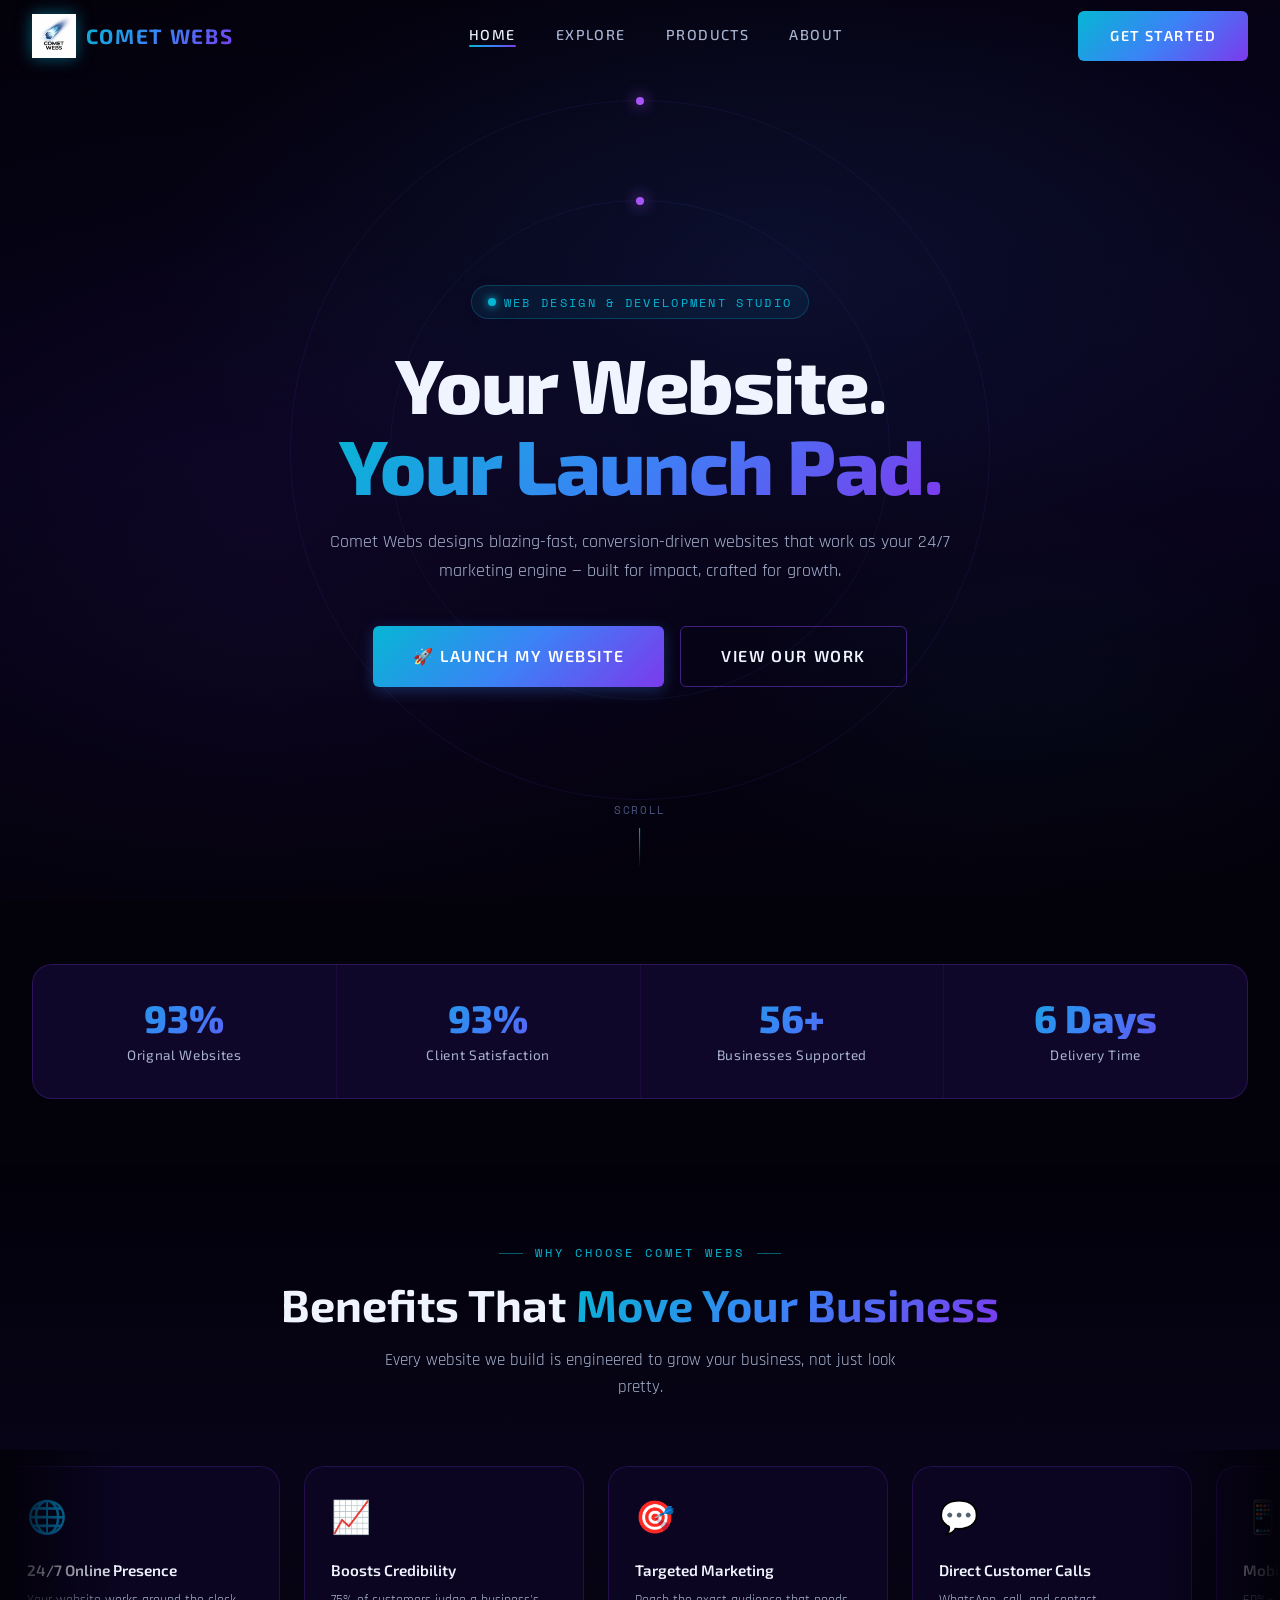
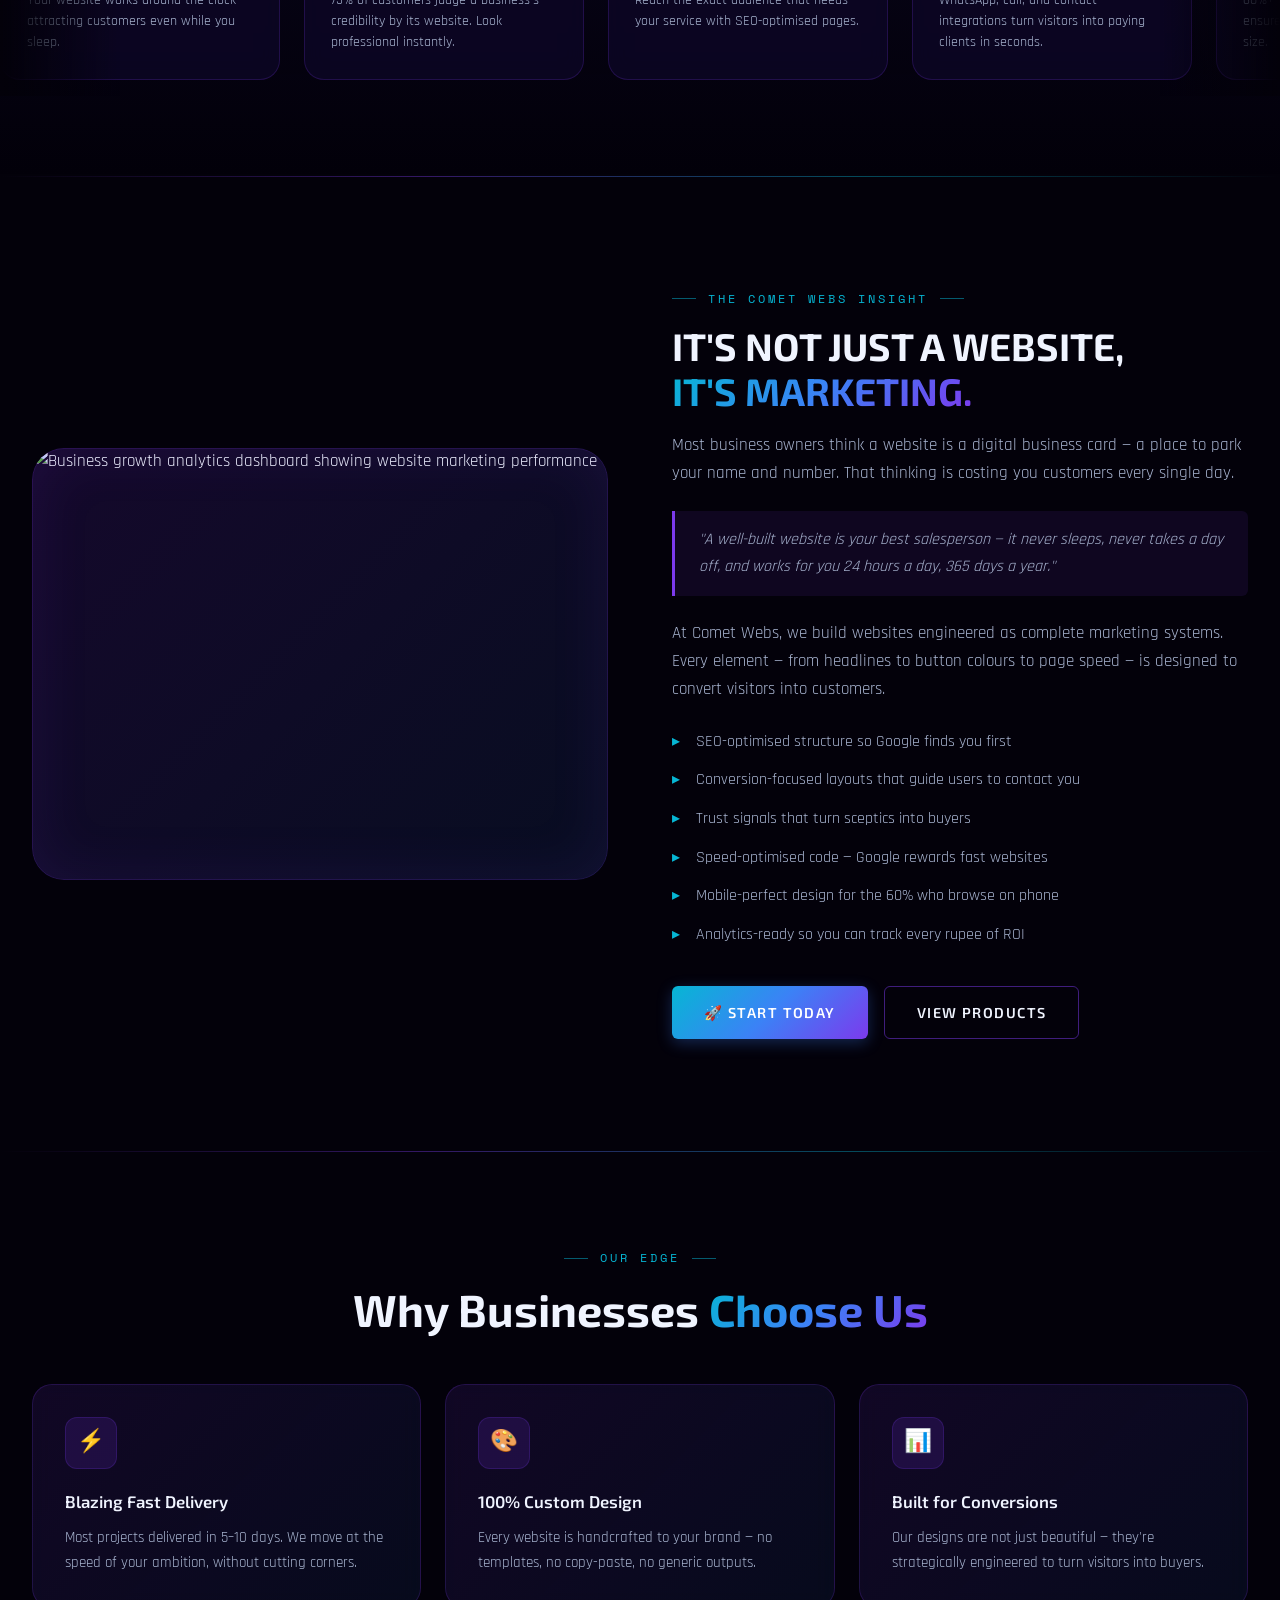
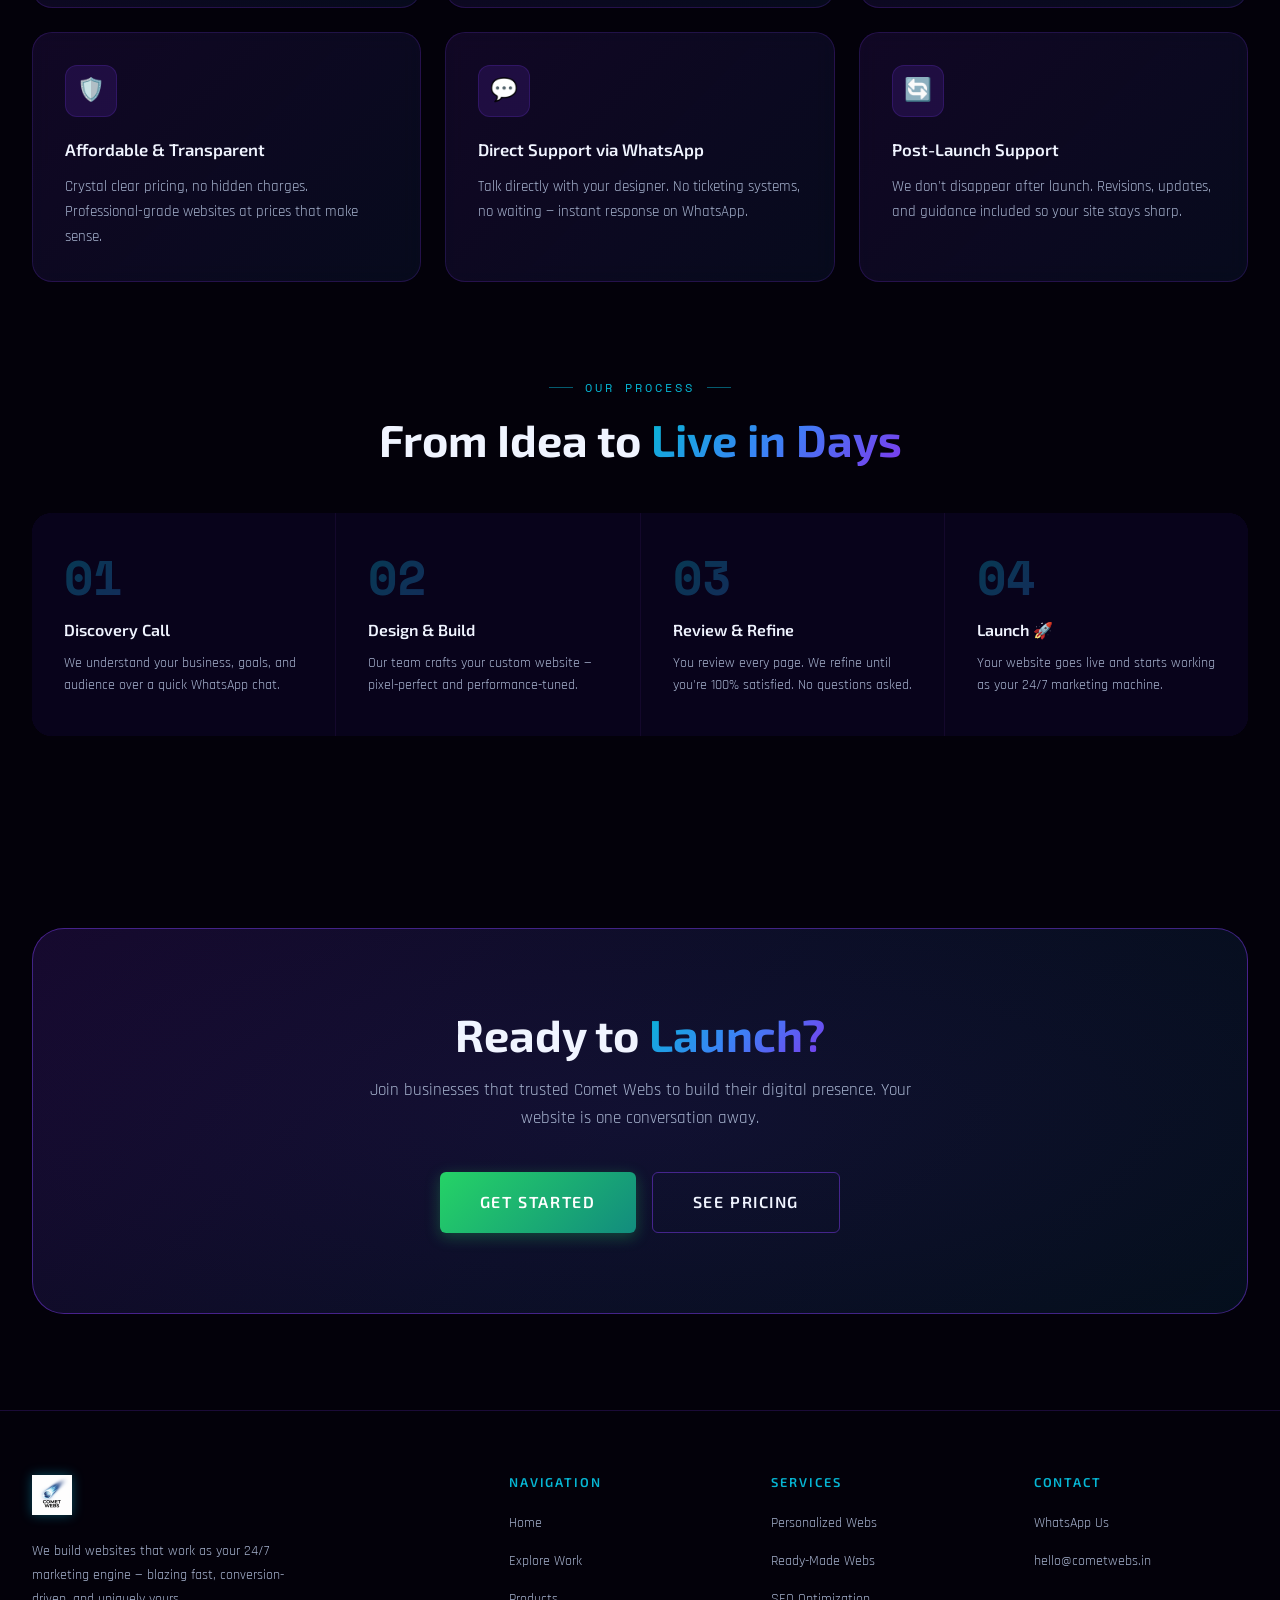
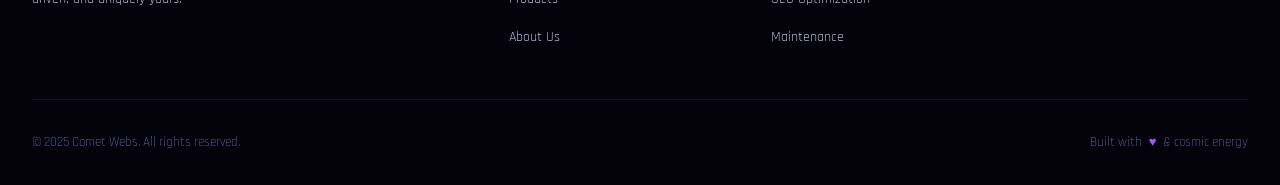
==== commit 6cf8cc8e: "Minor editing" ====
--- a/index.html
+++ b/index.html
@@ -580,7 +580,7 @@
       <p>Join businesses that trusted Comet Webs to build their digital presence. Your website is one conversation away.</p>
       <div class="cta-banner__btns">
         <a href="client.html" target="_blank" class="btn btn--whatsapp btn--lg">
-          💬 Chat on WhatsApp
+          Get Started
         </a>
         <a href="products.html" class="btn btn--secondary btn--lg">See Pricing</a>
       </div>
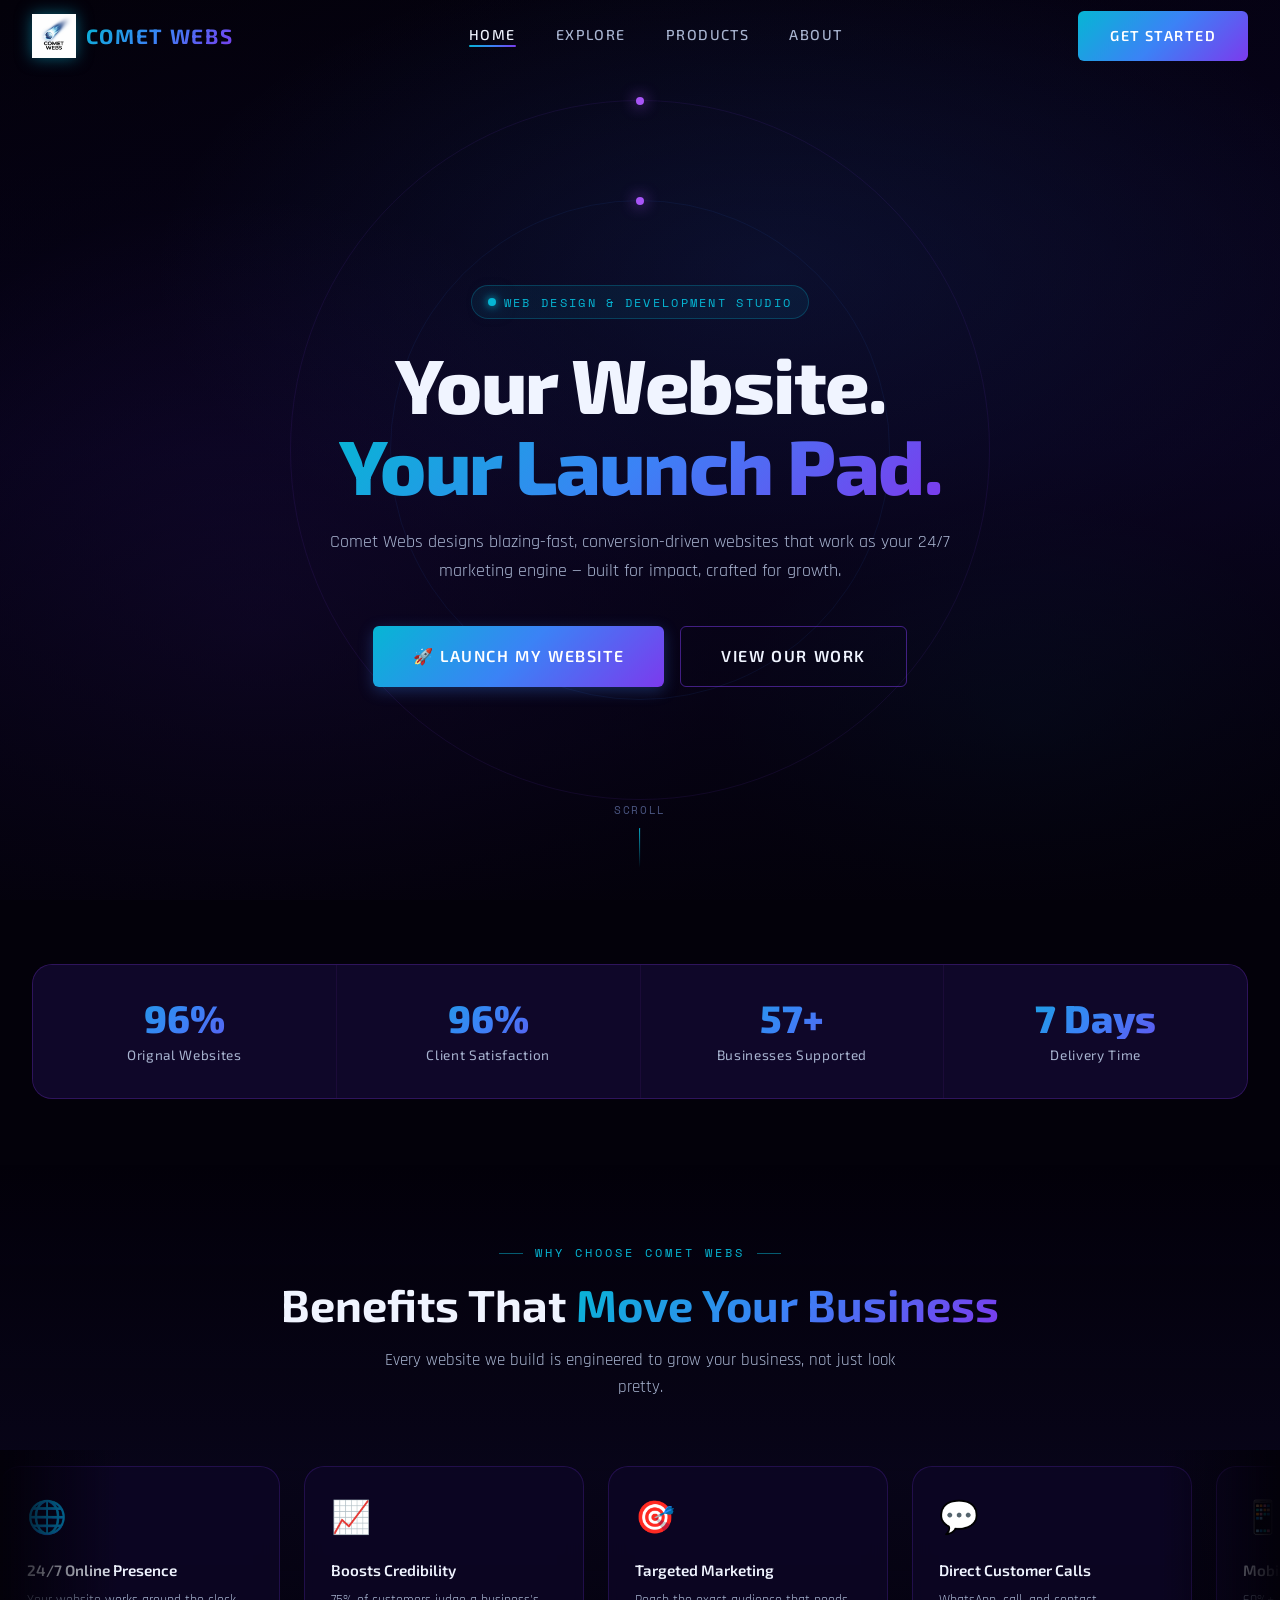
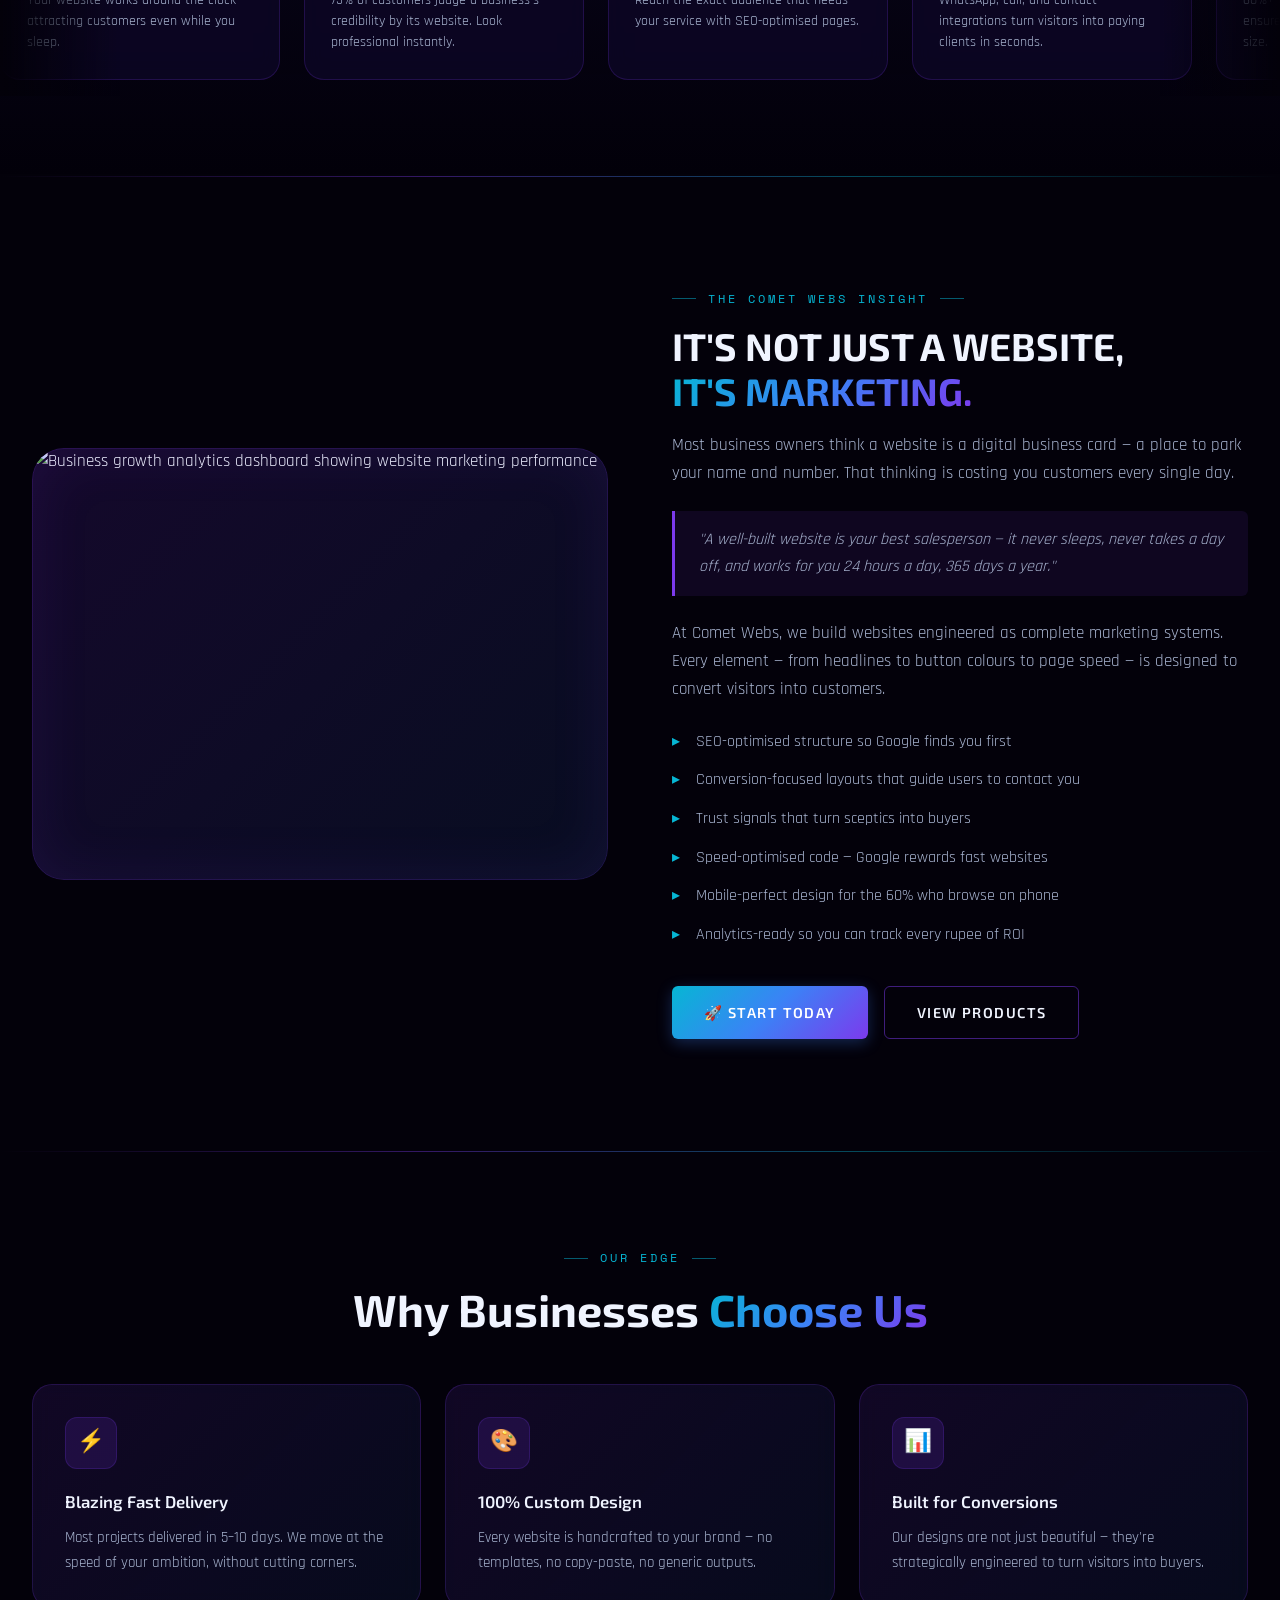
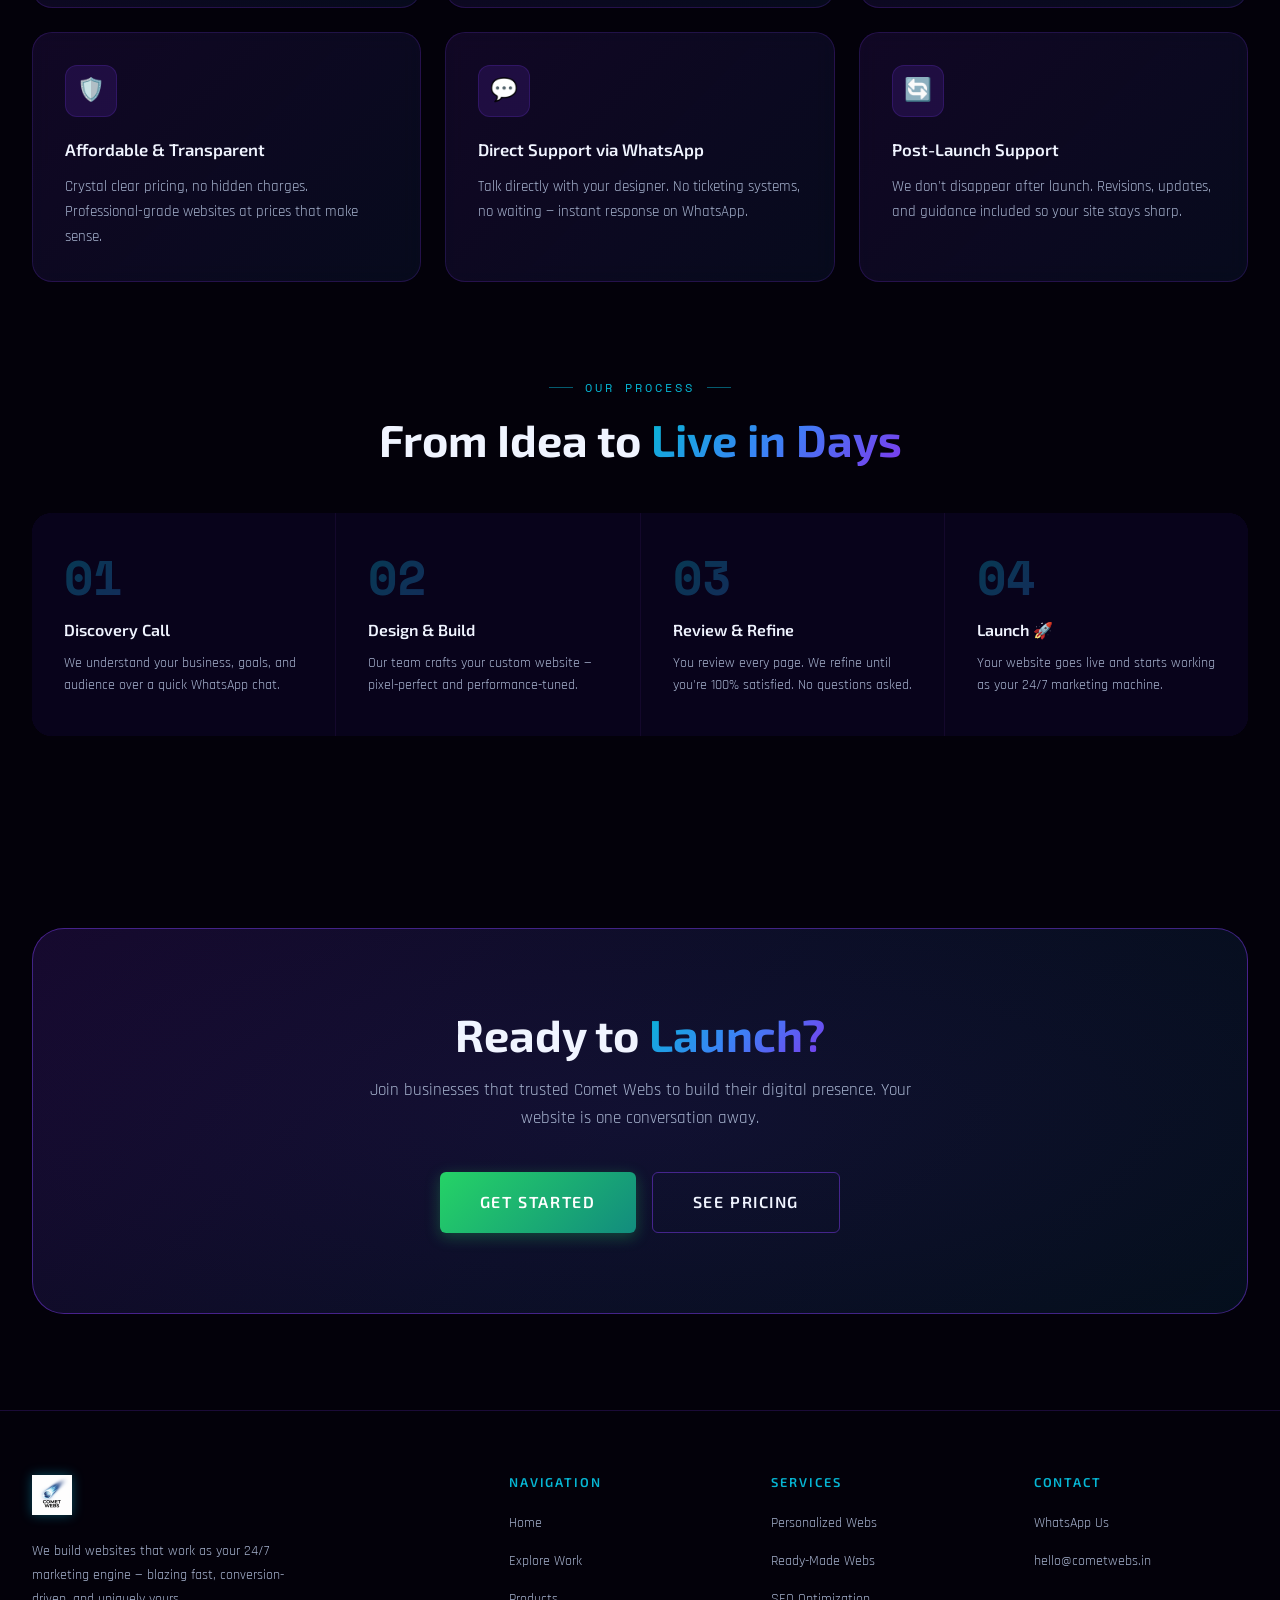
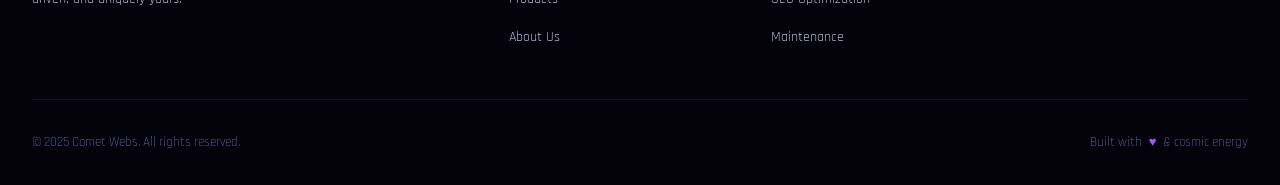
==== commit 36a4ad48: "Title: Implement Supabase Authentication System with Protected Routes Key features implemented: - Ad" ====
--- a/index.html
+++ b/index.html
@@ -259,7 +259,7 @@
       <li><a href="products.html">Products</a></li>
       <li><a href="about.html">About</a></li>
     </ul>
-    <a href="client.html" target="_blank" class="nav__cta btn">Get Started</a>
+    <a href="login.html" class="nav__cta btn">Get Started</a>
     <button class="nav__hamburger" aria-label="Toggle menu">
       <span></span><span></span><span></span>
     </button>
@@ -274,7 +274,7 @@
     <li><a href="products.html">Products</a></li>
     <li><a href="about.html">About</a></li>
   </ul>
-  <a href="client.html" target="_blank" class="nav__cta btn">Get Started →</a>
+  <a href="login.html" class="nav__cta btn">Get Started →</a>
 </div>
 
 <!-- ═══════════════════ HERO ═══════════════════ -->
@@ -305,7 +305,7 @@
     </p>
 
     <div class="hero__actions">
-      <a href="client.html" target="_blank" class="btn btn--primary btn--lg anim-fade-up delay-3">
+      <a href="login.html" class="btn btn--primary btn--lg anim-fade-up delay-3">
         🚀 Launch My Website
       </a>
       <a href="explore.html" class="btn btn--secondary btn--lg anim-fade-up delay-4">
@@ -487,7 +487,7 @@
         </ul>
 
         <div style="margin-top: 2rem; display: flex; gap: 1rem; flex-wrap: wrap;">
-          <a href="client.html" target="_blank" class="btn btn--primary">🚀 Start Today</a>
+          <a href="login.html" class="btn btn--primary">🚀 Start Today</a>
           <a href="products.html" class="btn btn--secondary">View Products</a>
         </div>
       </div>
@@ -579,7 +579,7 @@
       <h2 class="h-section">Ready to <span class="text-gradient">Launch?</span></h2>
       <p>Join businesses that trusted Comet Webs to build their digital presence. Your website is one conversation away.</p>
       <div class="cta-banner__btns">
-        <a href="client.html" target="_blank" class="btn btn--whatsapp btn--lg">
+        <a href="login.html" class="btn btn--whatsapp btn--lg">
           Get Started
         </a>
         <a href="products.html" class="btn btn--secondary btn--lg">See Pricing</a>
@@ -611,14 +611,14 @@
         <ul>
           <li><a href="products.html">Personalized Webs</a></li>
           <li><a href="products.html">Ready-Made Webs</a></li>
-          <li><a href="client.html" target="_blank">SEO Optimization</a></li>
-          <li><a href="client.html" target="_blank">Maintenance</a></li>
+          <li><a href="login.html">SEO Optimization</a></li>
+          <li><a href="login.html">Maintenance</a></li>
         </ul>
       </div>
       <div class="footer__col">
         <h4>Contact</h4>
         <ul>
-          <li><a href="client.html" target="_blank">WhatsApp Us</a></li>
+          <li><a href="login.html">WhatsApp Us</a></li>
           <li><a href="mailto:hello@cometwebs.in">hello@cometwebs.in</a></li>
         </ul>
       </div>
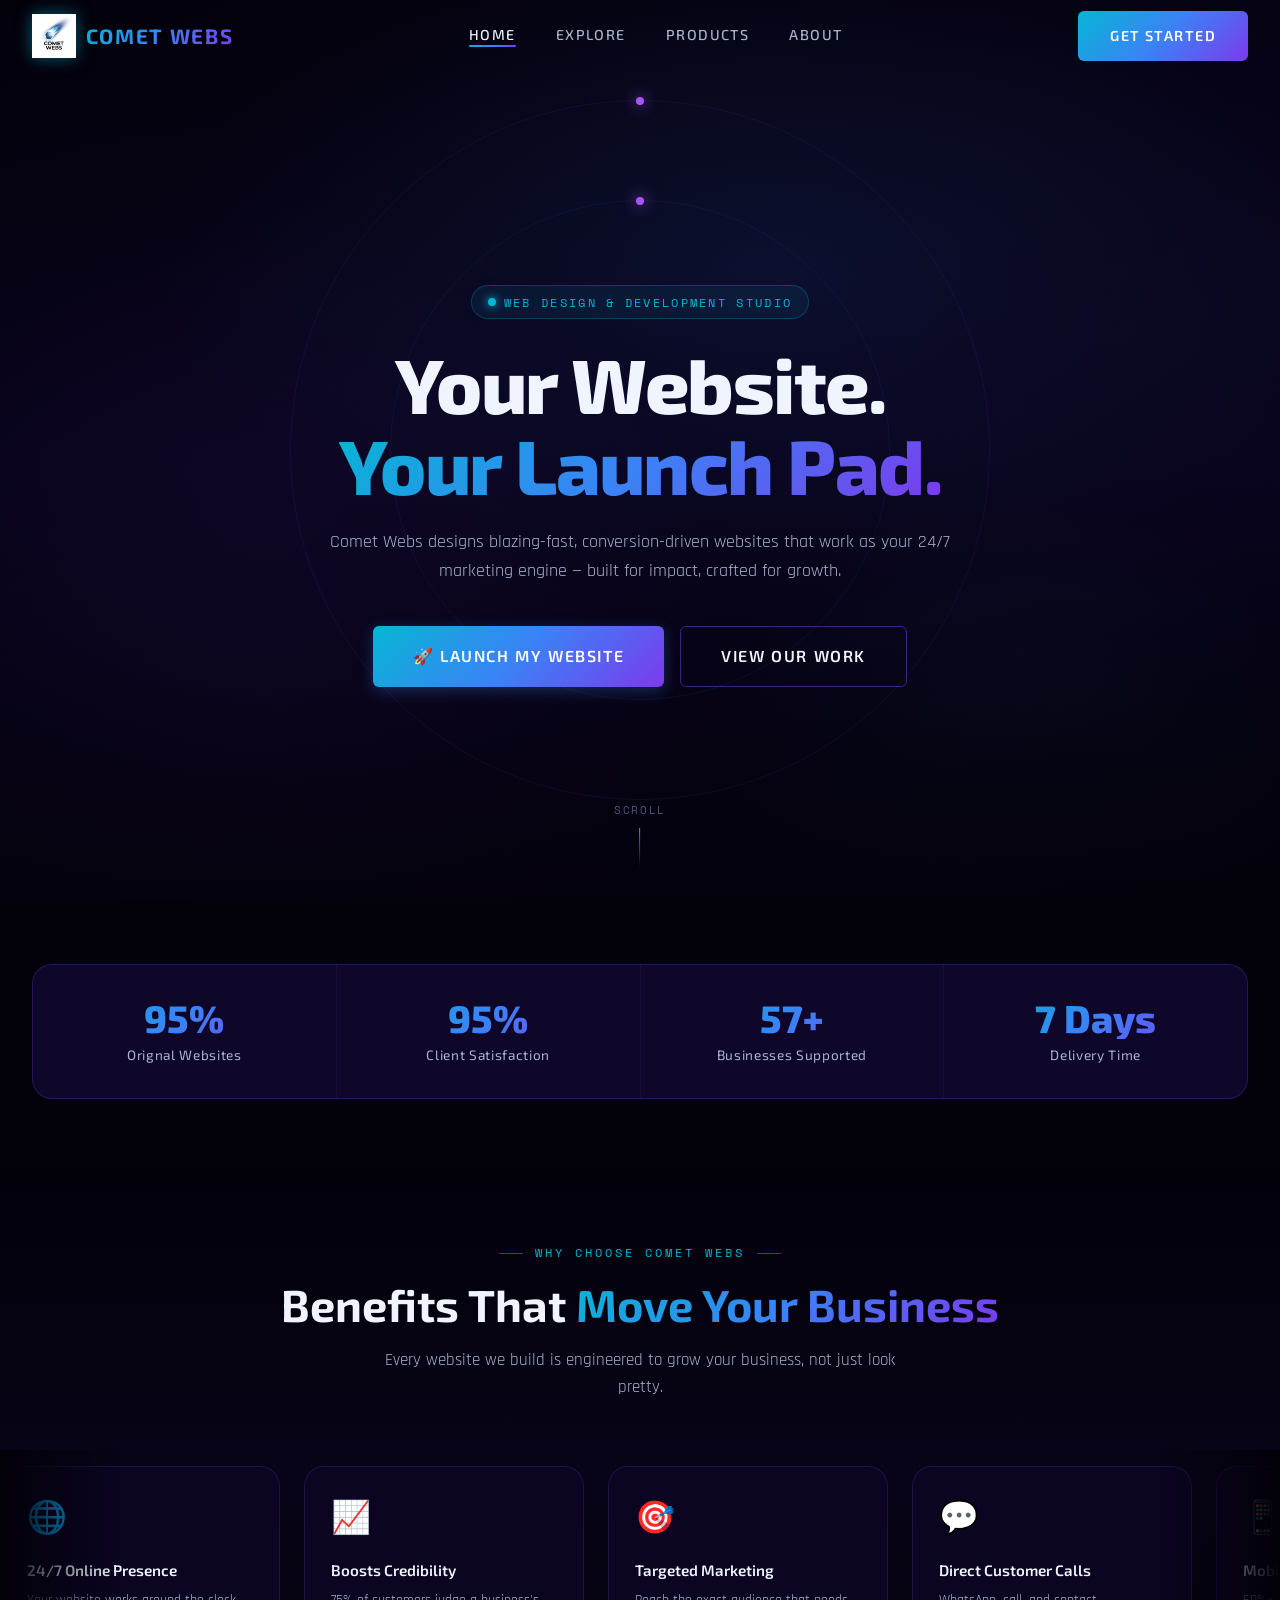
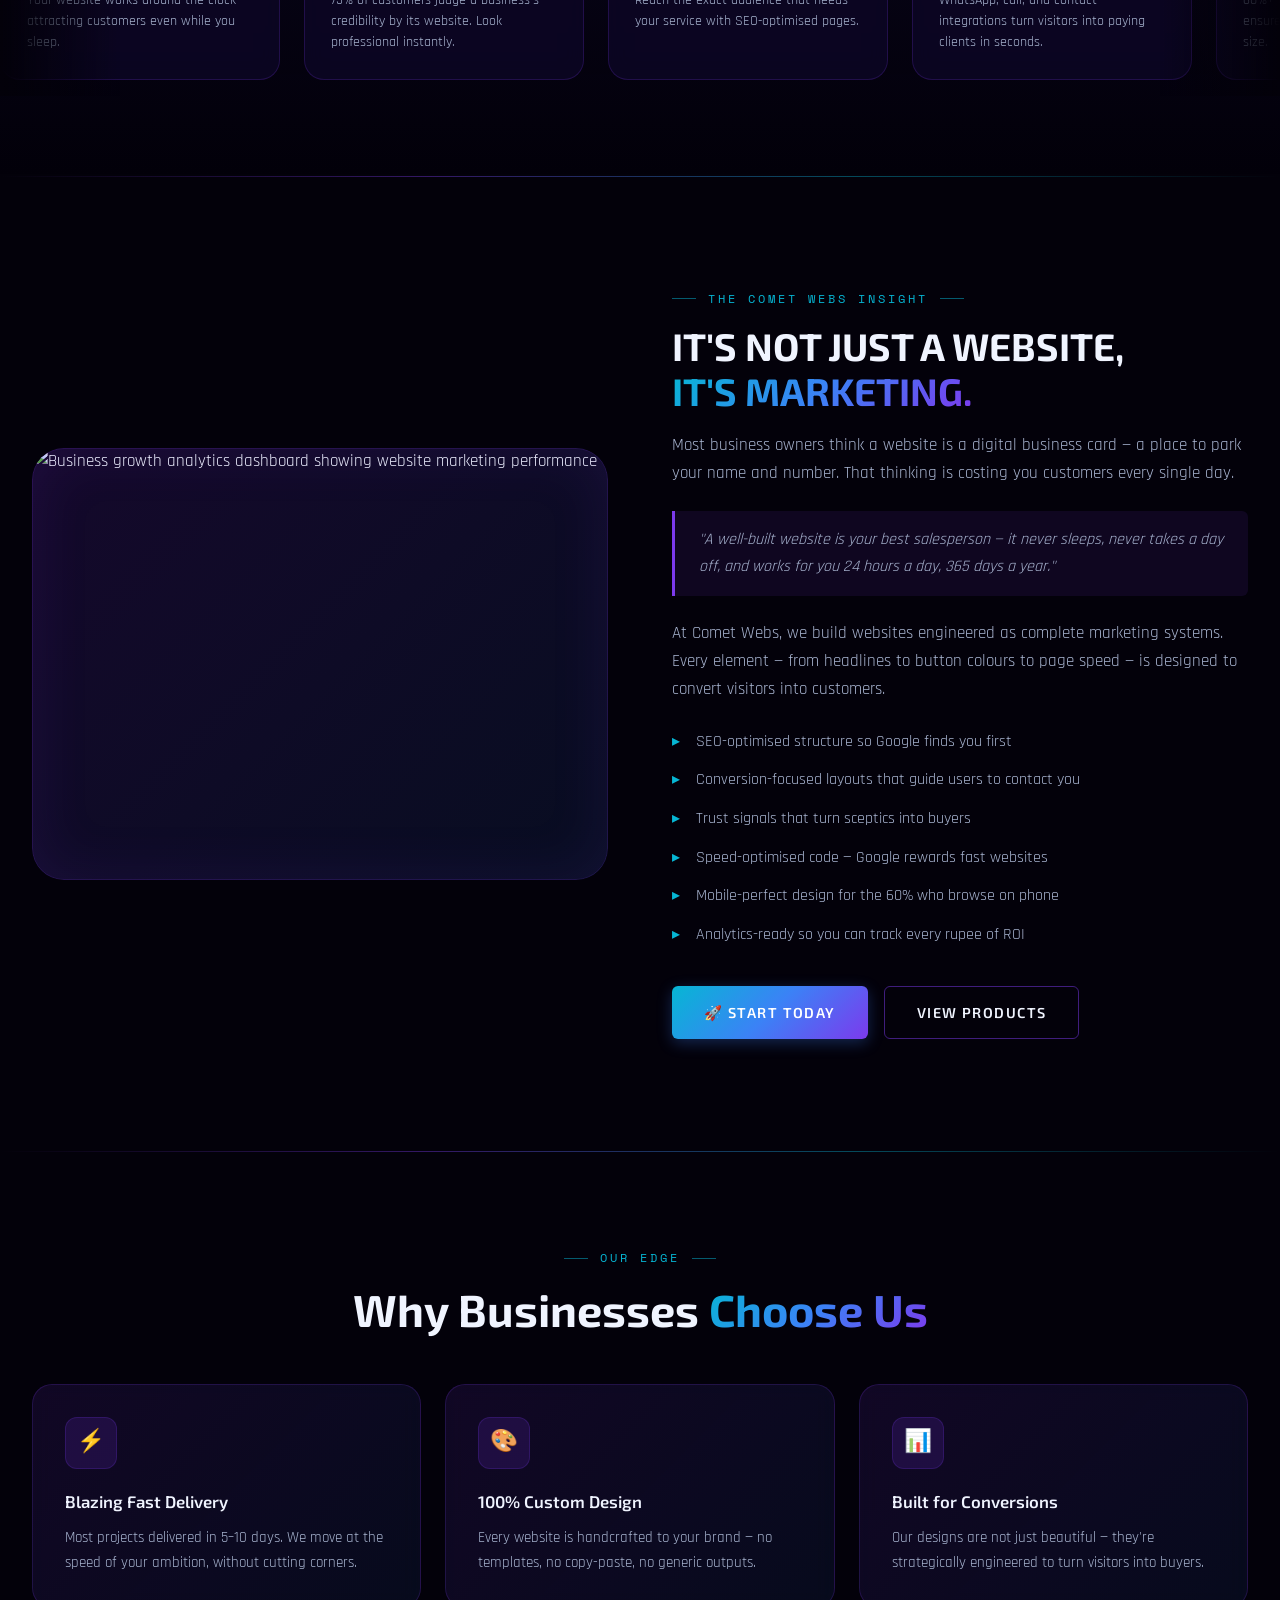
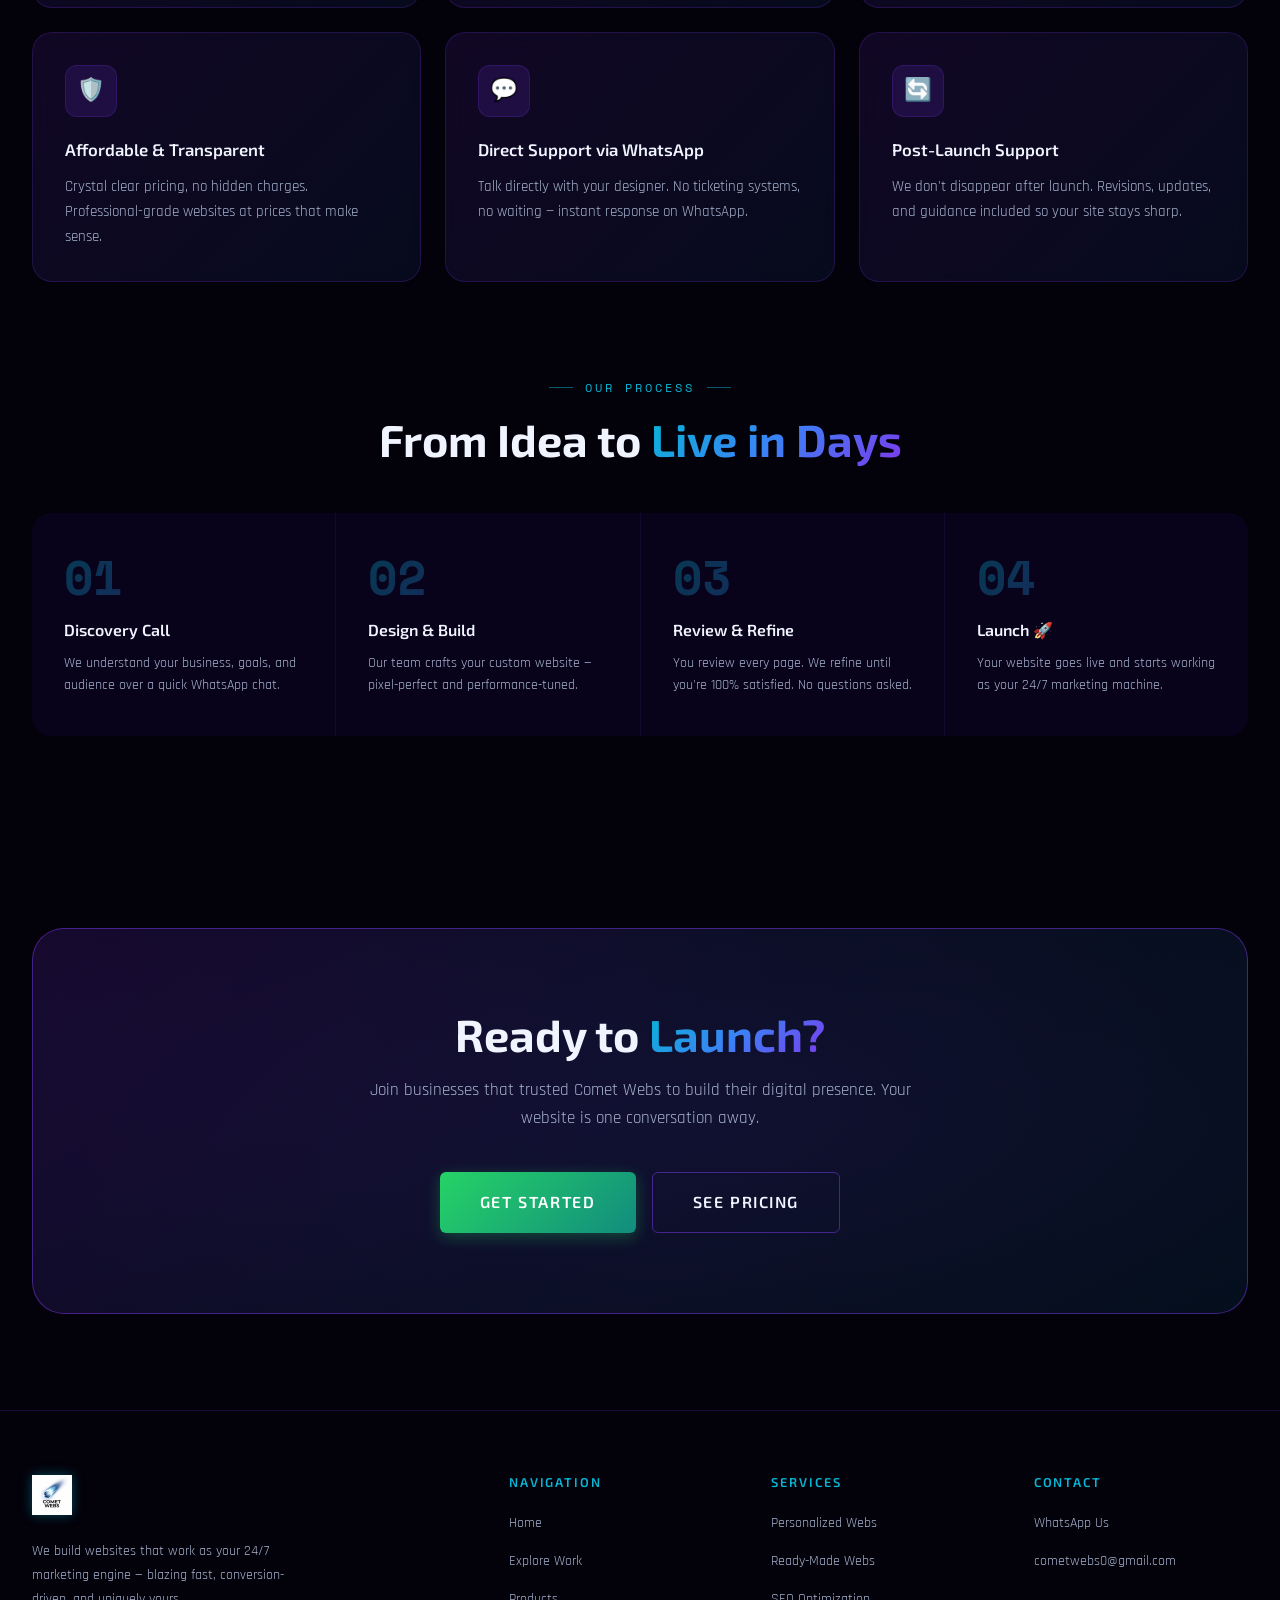
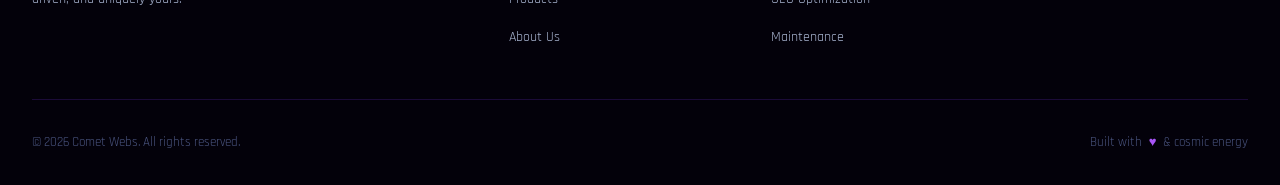
==== commit edc24187: "basic changes claude 2" ====
--- a/index.html
+++ b/index.html
@@ -619,12 +619,12 @@
         <h4>Contact</h4>
         <ul>
           <li><a href="login.html">WhatsApp Us</a></li>
-          <li><a href="mailto:hello@cometwebs.in">hello@cometwebs.in</a></li>
+          <li><a href="mailto:cometwebs0@gmail.com">cometwebs0@gmail.com</a></li>
         </ul>
       </div>
     </div>
     <div class="footer__bottom">
-      <span>© 2025 Comet Webs. All rights reserved.</span>
+      <span>© 2026 Comet Webs. All rights reserved.</span>
       <span style="display:flex; align-items:center; gap: 0.4rem;">
         Built with <span style="color: var(--nebula-violet);">♥</span> &amp; cosmic energy
       </span>
--- a/styles.css
+++ b/styles.css
@@ -268,7 +268,7 @@
 
 /* Mobile Menu */
 .nav__mobile {
-  display: none;
+  display: block;
   position: fixed;
   top: var(--nav-h);
   left: 0; right: 0;
@@ -280,15 +280,21 @@
   border-bottom: var(--border-bright);
   transform: translateY(-20px);
   opacity: 0;
+  visibility: hidden;
   transition: transform var(--t-med) var(--ease-smooth),
-              opacity var(--t-med) var(--ease-smooth);
+              opacity var(--t-med) var(--ease-smooth),
+              visibility 0s linear var(--t-med);
   pointer-events: none;
 }
 
 .nav__mobile.open {
   transform: translateY(0);
   opacity: 1;
+  visibility: visible;
   pointer-events: auto;
+  transition: transform var(--t-med) var(--ease-smooth),
+              opacity var(--t-med) var(--ease-smooth),
+              visibility 0s linear 0s;
 }
 
 .nav__mobile ul {
